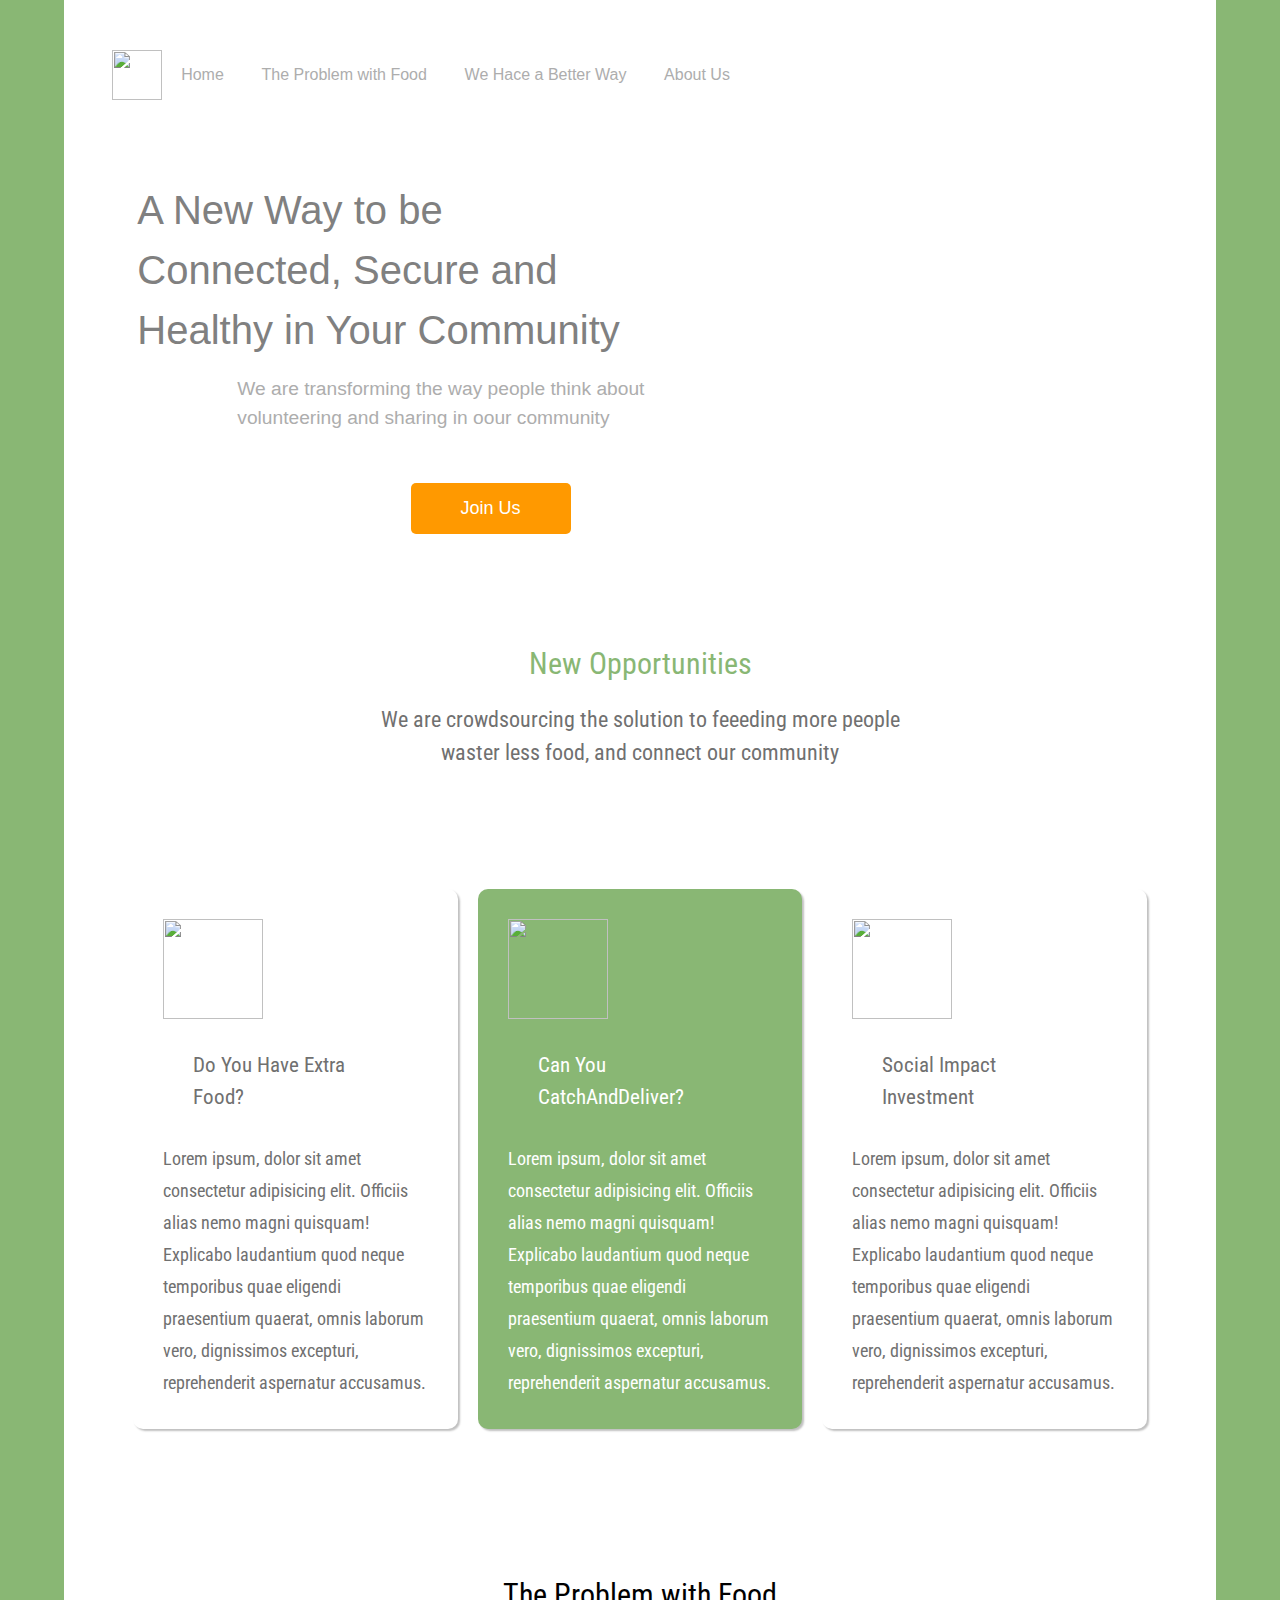
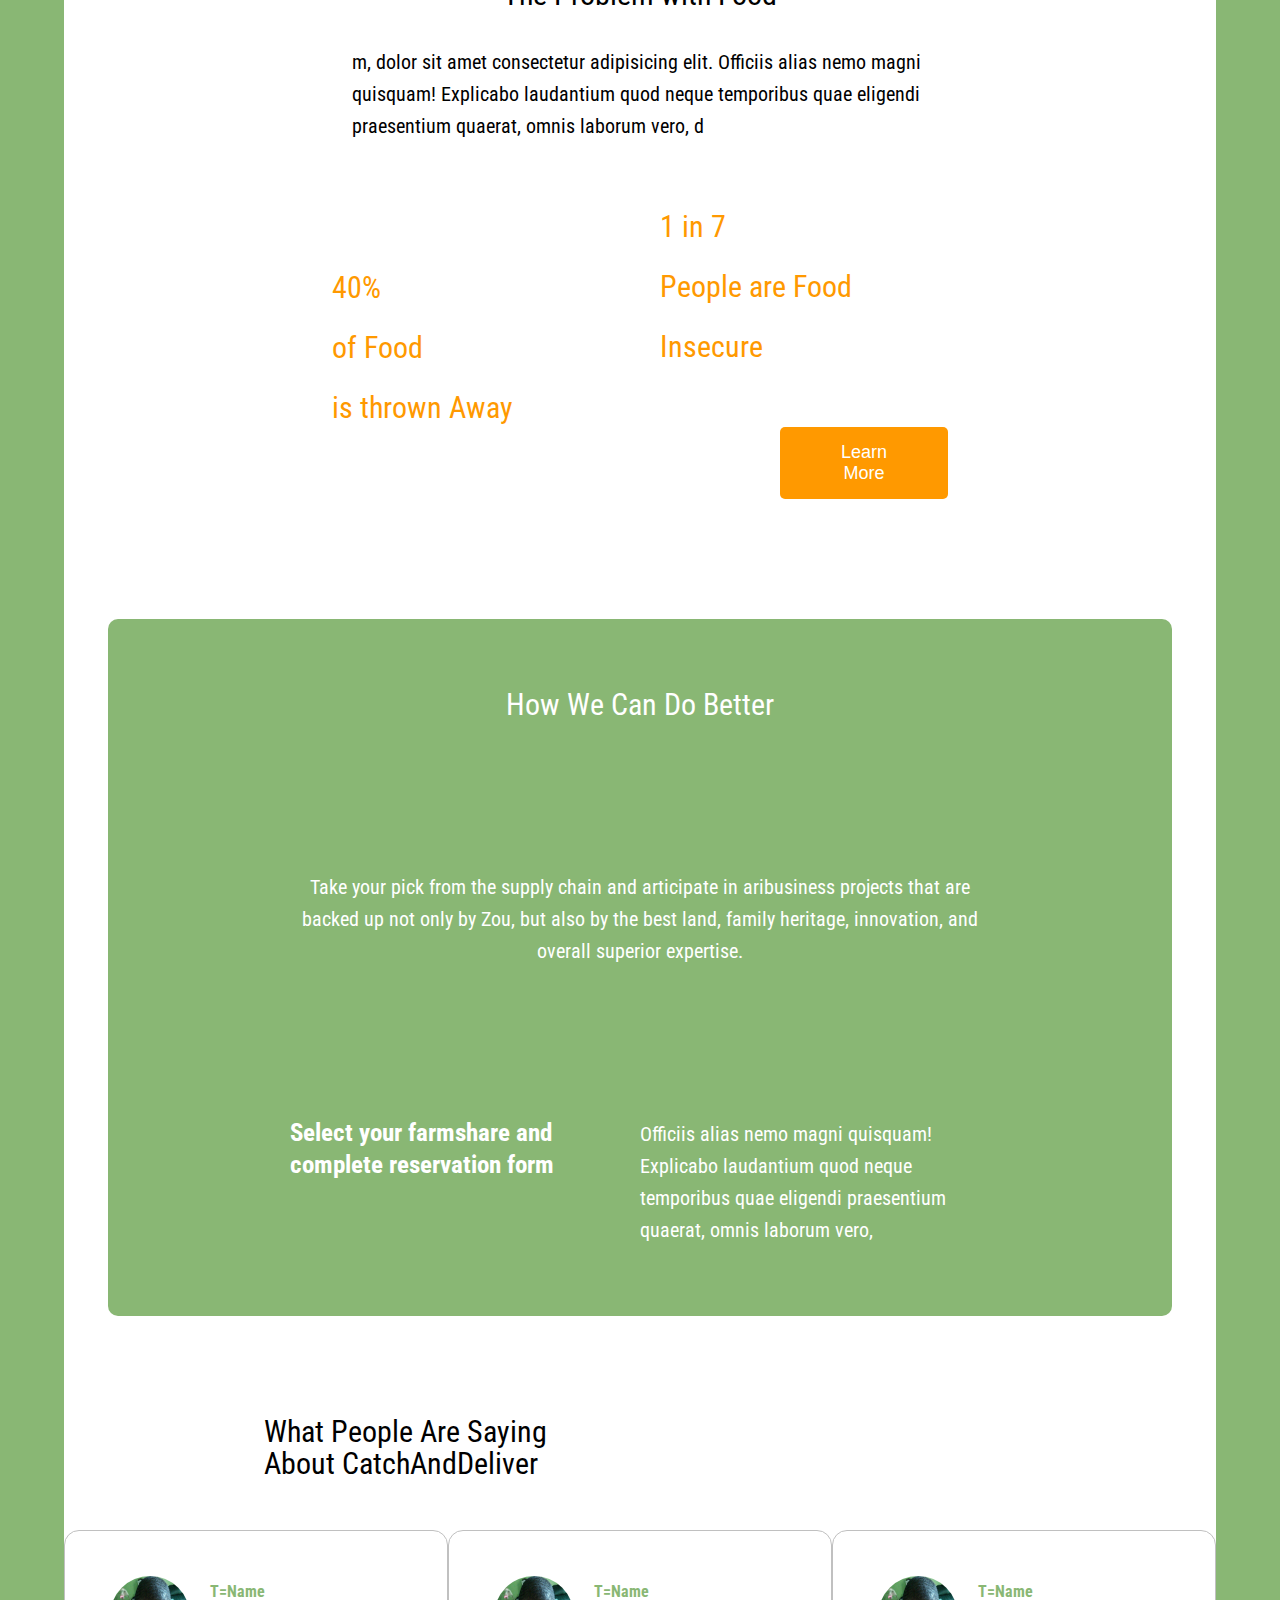
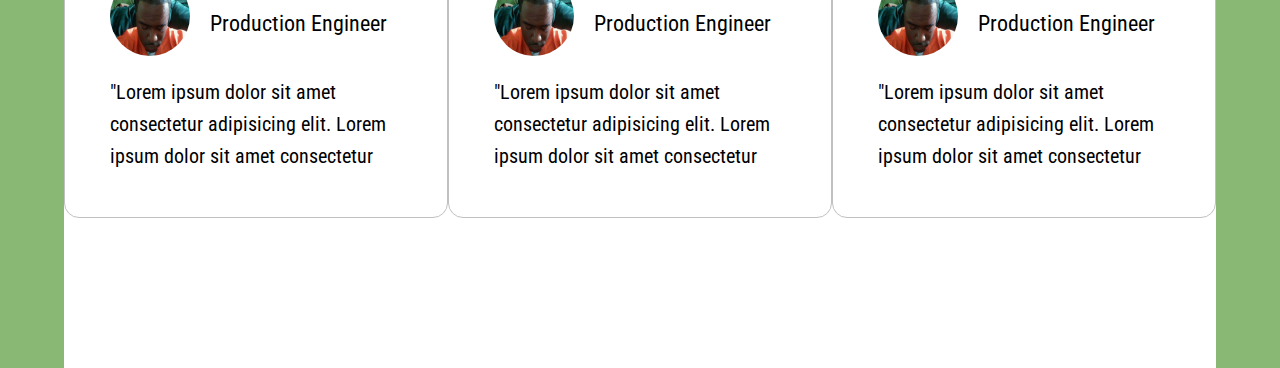
==== index.html @ f8dac037 "started on feedbacl" ====
<html lang="en">
  <head>
    <meta charset="UTF-8" />
    <meta name="viewport" content="width=device-width, initial-scale=1.0" />
    <meta http-equiv="X-UA-Compatible" content="ie=edge" />
    <title>Catch and Release</title>

    <link rel="stylesheet" type="text/css" href="css/index.css" />
    <link
      href="https://fonts.googleapis.com/css?family=Roboto+Condensed&display=swap"
      rel="stylesheet"
    />
  </head>
  <body>
    <div class="container">
      <section class="top-section">
        <div class="top-left">
          <header>
            <img id="logo" src="assets/logo.png" alt="" />
            <nav>
              <a href="">Home</a>
              <a href="">The Problem with Food</a>
              <a href="">We Hace a Better Way</a>
              <a href="">About Us</a>
            </nav>
          </header>
          <section>
            <h1>
              A New Way to be <br />Connected, Secure and <br />Healthy in Your
              Community
            </h1>
            <p class="sub-text">
              We are transforming the way people think about volunteering and
              sharing in oour community
            </p>

            <p class="join"><button>Join Us</button></p>
          </section>
        </div>

        <div class="top-right">
          <img src="assets/HomePageHeroPhoto.jpg" alt="" />
        </div>
      </section>

      <section class="mid-section">
        <div class="mid-top">
          <h2>New Opportunities</h2>
          <p>
            We are crowdsourcing the solution to feeeding more people waster
            less food, and connect our community
          </p>
        </div>

        <div class="mid-bottom">
          <div class="card-container">
            <div class="card">
              <img id="logo" src="assets/logo.png" alt="" />
              <h3>Do You Have Extra Food?</h3>
              <p>
                Lorem ipsum, dolor sit amet consectetur adipisicing elit.
                Officiis alias nemo magni quisquam! Explicabo laudantium quod
                neque temporibus quae eligendi praesentium quaerat, omnis
                laborum vero, dignissimos excepturi, reprehenderit aspernatur
                accusamus.
              </p>
            </div>
            <div class="card mid-card">
              <img id="logo" src="assets/logo.png" alt="" />
              <h3>Can You CatchAndDeliver?</h3>
              <p>
                Lorem ipsum, dolor sit amet consectetur adipisicing elit.
                Officiis alias nemo magni quisquam! Explicabo laudantium quod
                neque temporibus quae eligendi praesentium quaerat, omnis
                laborum vero, dignissimos excepturi, reprehenderit aspernatur
                accusamus.
              </p>
            </div>
            <div class="card">
              <img id="logo" src="assets/logo.png" alt="" />
              <h3>Social Impact<br />Investment</h3>
              <p>
                Lorem ipsum, dolor sit amet consectetur adipisicing elit.
                Officiis alias nemo magni quisquam! Explicabo laudantium quod
                neque temporibus quae eligendi praesentium quaerat, omnis
                laborum vero, dignissimos excepturi, reprehenderit aspernatur
                accusamus.
              </p>
            </div>
          </div>
        </div>
      </section>

      <section class="mid-down">
        <div class="mid-down-top">
          <h2>The Problem with Food</h2>
          <p>
            m, dolor sit amet consectetur adipisicing elit. Officiis alias nemo
            magni quisquam! Explicabo laudantium quod neque temporibus quae
            eligendi praesentium quaerat, omnis laborum vero, d
          </p>
        </div>

        <div class="stats-container">
          <p class="stats">
            40% <BR /> of Food <br />
            is thrown Away
          </p>
          <img src="assets/HomePageTheProblemSectionSadBoy.jpg" alt="" />
          <div class="stats">
            <p>
              1 in 7<br />
              People are Food Insecure
            </p>
            <button>Learn More</button>
          </div>
        </div>
      </section>

      <section class="better">
        <div class="better-top">
          <h2>How We Can Do Better</h2>
          <p>
            Take your pick from the supply chain and articipate in aribusiness
            projects that are backed up not only by Zou, but also by the best
            land, family heritage, innovation, and overall superior expertise.
          </p>
        </div>

        <div class="better-bottom">
          <p class="bbp">
            <span class="farmshare"
              >Select your farmshare and complete reservation form</span
            >
          </p>
          <p class="bbp">
            Officiis alias nemo magni quisquam! Explicabo laudantium quod neque
            temporibus quae eligendi praesentium quaerat, omnis laborum vero,
          </p>
        </div>
      </section>

      <section class="feedback-container">
        <h2>What People Are Saying About CatchAndDeliver</h2>
        <div class="feed-holder">
          <div class="feed-card">
            <div class="feed-top">
              <img src="assets/trucane.jpeg" alt="" />
              <div class="credentials">
                <h4>T=Name</h4>
                <p>Production Engineer</p>
              </div>
            </div>
            <div class="feed-quote">
              <p>
                "Lorem ipsum dolor sit amet consectetur adipisicing elit. Lorem
                ipsum dolor sit amet consectetur
              </p>
            </div>
          </div>

          <div class="feed-card">
            <div class="feed-top">
              <img src="assets/trucane.jpeg" alt="" />
              <div class="credentials">
                <h4>T=Name</h4>
                <p>Production Engineer</p>
              </div>
            </div>
            <div class="feed-quote">
              <p>
                "Lorem ipsum dolor sit amet consectetur adipisicing elit. Lorem
                ipsum dolor sit amet consectetur
              </p>
            </div>
          </div>

          <div class="feed-card">
            <div class="feed-top">
                    <img src="assets/trucane.jpeg" alt="">
                    <div class="credentials">
                        <h4>T=Name</h4>
                        <p>Production Engineer</p>
                    </div>
            </div>
            <div class="feed-quote">
                <p>
                    "Lorem ipsum dolor sit amet consectetur adipisicing elit.
                    Lorem ipsum dolor sit amet consectetur
                </p>
            </div>
        </div>
        </div>
      </section>
    </div>
  </body>
</html>
---- css/index.css ----
.btn {
  background: #ff9900;
  font-size: 18px;
  color: white;
  padding: 15px 50px;
  border-radius: 5px;
  border: none;
  margin-top: 50px;
  margin-left: 120px;
}
/* http://meyerweb.com/eric/tools/css/reset/ 
   v2.0 | 20110126
   License: none (public domain)
*/
html,
body,
div,
span,
applet,
object,
iframe,
h1,
h2,
h3,
h4,
h5,
h6,
p,
blockquote,
pre,
a,
abbr,
acronym,
address,
big,
cite,
code,
del,
dfn,
em,
img,
ins,
kbd,
q,
s,
samp,
small,
strike,
strong,
sub,
sup,
tt,
var,
b,
u,
i,
center,
dl,
dt,
dd,
ol,
ul,
li,
fieldset,
form,
label,
legend,
table,
caption,
tbody,
tfoot,
thead,
tr,
th,
td,
article,
aside,
canvas,
details,
embed,
figure,
figcaption,
footer,
header,
hgroup,
menu,
nav,
output,
ruby,
section,
summary,
time,
mark,
audio,
video {
  margin: 0;
  padding: 0;
  border: 0;
  font-size: 100%;
  font: inherit;
  vertical-align: baseline;
}
/* HTML5 display-role reset for older browsers */
article,
aside,
details,
figcaption,
figure,
footer,
header,
hgroup,
menu,
nav,
section {
  display: block;
}
body {
  line-height: 1;
}
ol,
ul {
  list-style: none;
}
blockquote,
q {
  quotes: none;
}
blockquote:before,
blockquote:after,
q:before,
q:after {
  content: '';
  content: none;
}
table {
  border-collapse: collapse;
  border-spacing: 0;
}
body {
  background: #89B774;
}
h2 {
  font-size: 30px;
}
.container {
  margin: 0 auto;
  width: 90%;
  background: white;
  line-height: 2em;
  padding-bottom: 150px;
  font-family: 'Roboto Condensed', sans-serif;
}
.top-left {
  width: 70%;
  padding-top: 50px;
}
.top-left header {
  display: flex;
  align-items: center;
  justify-content: center;
}
.top-left header nav {
  display: flex;
  justify-content: space-around;
  width: 80%;
}
.top-left header nav a {
  text-decoration: none;
  color: #ADADAD;
  justify-content: space-around;
}
.top-left header #logo {
  height: 50px;
  width: 50px;
}
.top-section {
  display: flex;
  font-family: sans-serif;
}
.top-section .top-left {
  padding-top: 50px;
}
.top-section .top-left section {
  width: 80%;
  margin: 0 auto;
  margin-top: 80px;
}
.top-section .top-left section h1 {
  font-size: 40px;
  color: #808080;
  line-height: 1.5;
}
.top-section .top-left section .sub-text {
  color: #ADADAD;
  margin: 15px 0 0 100px;
  font-size: 1.2em;
  line-height: 1.5;
  width: 70%;
}
.top-section .top-left section .join {
  text-align: center;
}
.top-section .top-left section .join button {
  background: #ff9900;
  font-size: 18px;
  color: white;
  padding: 15px 50px;
  border-radius: 5px;
  border: none;
  margin-top: 50px;
  margin-left: 120px;
}
.top-section .top-right {
  width: 40%;
}
.top-section .top-right img {
  position: static;
  max-width: 100%;
}
.mid-section .mid-top {
  line-height: 1.2em;
  text-align: center;
  width: 50%;
  margin: 120px auto;
}
.mid-section .mid-top h2 {
  color: #89B774;
  font-size: 30px;
}
.mid-section .mid-top p {
  font-size: 22px;
  color: #707070;
  margin-top: 30px;
  line-height: 1.5em;
}
.mid-section .mid-bottom .card-container {
  display: flex;
  justify-content: center;
  color: #707070;
}
.mid-section .mid-bottom .card-container .card {
  width: 23%;
  box-shadow: 2px 2px 2px silver;
  padding: 30px;
  border-radius: 10px;
}
.mid-section .mid-bottom .card-container .card img {
  width: 100px;
}
.mid-section .mid-bottom .card-container .card h3 {
  font-size: 21px;
  margin: 30px;
}
.mid-section .mid-bottom .card-container .card p {
  font-size: 18px;
}
.mid-section .mid-bottom .card-container .mid-card {
  margin: 0 20px;
  background: #89B774;
  color: white;
}
.mid-down {
  margin-top: 150px;
}
.mid-down .mid-down-top {
  width: 50%;
  margin: 0 auto;
}
.mid-down .mid-down-top h2 {
  text-align: center;
}
.mid-down .mid-down-top p {
  margin: 35px 0;
  font-size: 20px;
}
.mid-down .stats-container {
  display: flex;
  justify-content: center;
  align-items: center;
}
.mid-down .stats-container .stats {
  color: #ff9900;
  font-size: 30px;
  line-height: 2em;
  width: 25%;
  padding: 20px;
}
.mid-down .stats-container .stats button {
  background: #ff9900;
  font-size: 18px;
  color: white;
  padding: 15px 50px;
  border-radius: 5px;
  border: none;
  margin-top: 50px;
  margin-left: 120px;
}
.better {
  background: #89B774;
  width: 75%;
  color: white;
  border-radius: 10px;
  margin: 100px auto;
  padding: 70px 100px;
}
.better .better-top {
  width: 700px;
  margin: 0 auto;
  text-align: center;
}
.better .better-top h2 {
  text-align: center;
  font-size: 30px;
}
.better .better-top p {
  font-size: 20px;
  margin: 150px 0;
}
.better .better-bottom {
  display: flex;
  justify-content: center;
  width: 700px;
  margin: 0px auto;
  align-items: baseline;
}
.better .better-bottom .bbp {
  font-size: 20px;
  width: 50%;
}
.better .better-bottom .bbp .farmshare {
  font-weight: bold;
  font-size: 25px;
}
.feedback-container h2 {
  width: 300px;
  margin-left: 200px;
  margin-bottom: 50px;
}
.feedback-container .feed-holder {
  display: flex;
}
.feedback-container .feed-holder .feed-card {
  width: 350px;
  padding: 45px;
  border-radius: 15px;
  border: 1px solid silver;
}
.feedback-container .feed-holder .feed-card .feed-top {
  display: flex;
  margin-bottom: 20px;
}
.feedback-container .feed-holder .feed-card .feed-top img {
  width: 80px;
  height: 80px;
  border-radius: 50%;
}
.feedback-container .feed-holder .feed-card .feed-top .credentials {
  margin-left: 20px;
}
.feedback-container .feed-holder .feed-card .feed-top .credentials h4 {
  color: #89B774;
  font-weight: bold;
}
.feedback-container .feed-holder .feed-card .feed-top .credentials p {
  font-size: 22px;
}
.feedback-container .feed-holder .feed-card .feed-quote p {
  font-size: 20px;
}
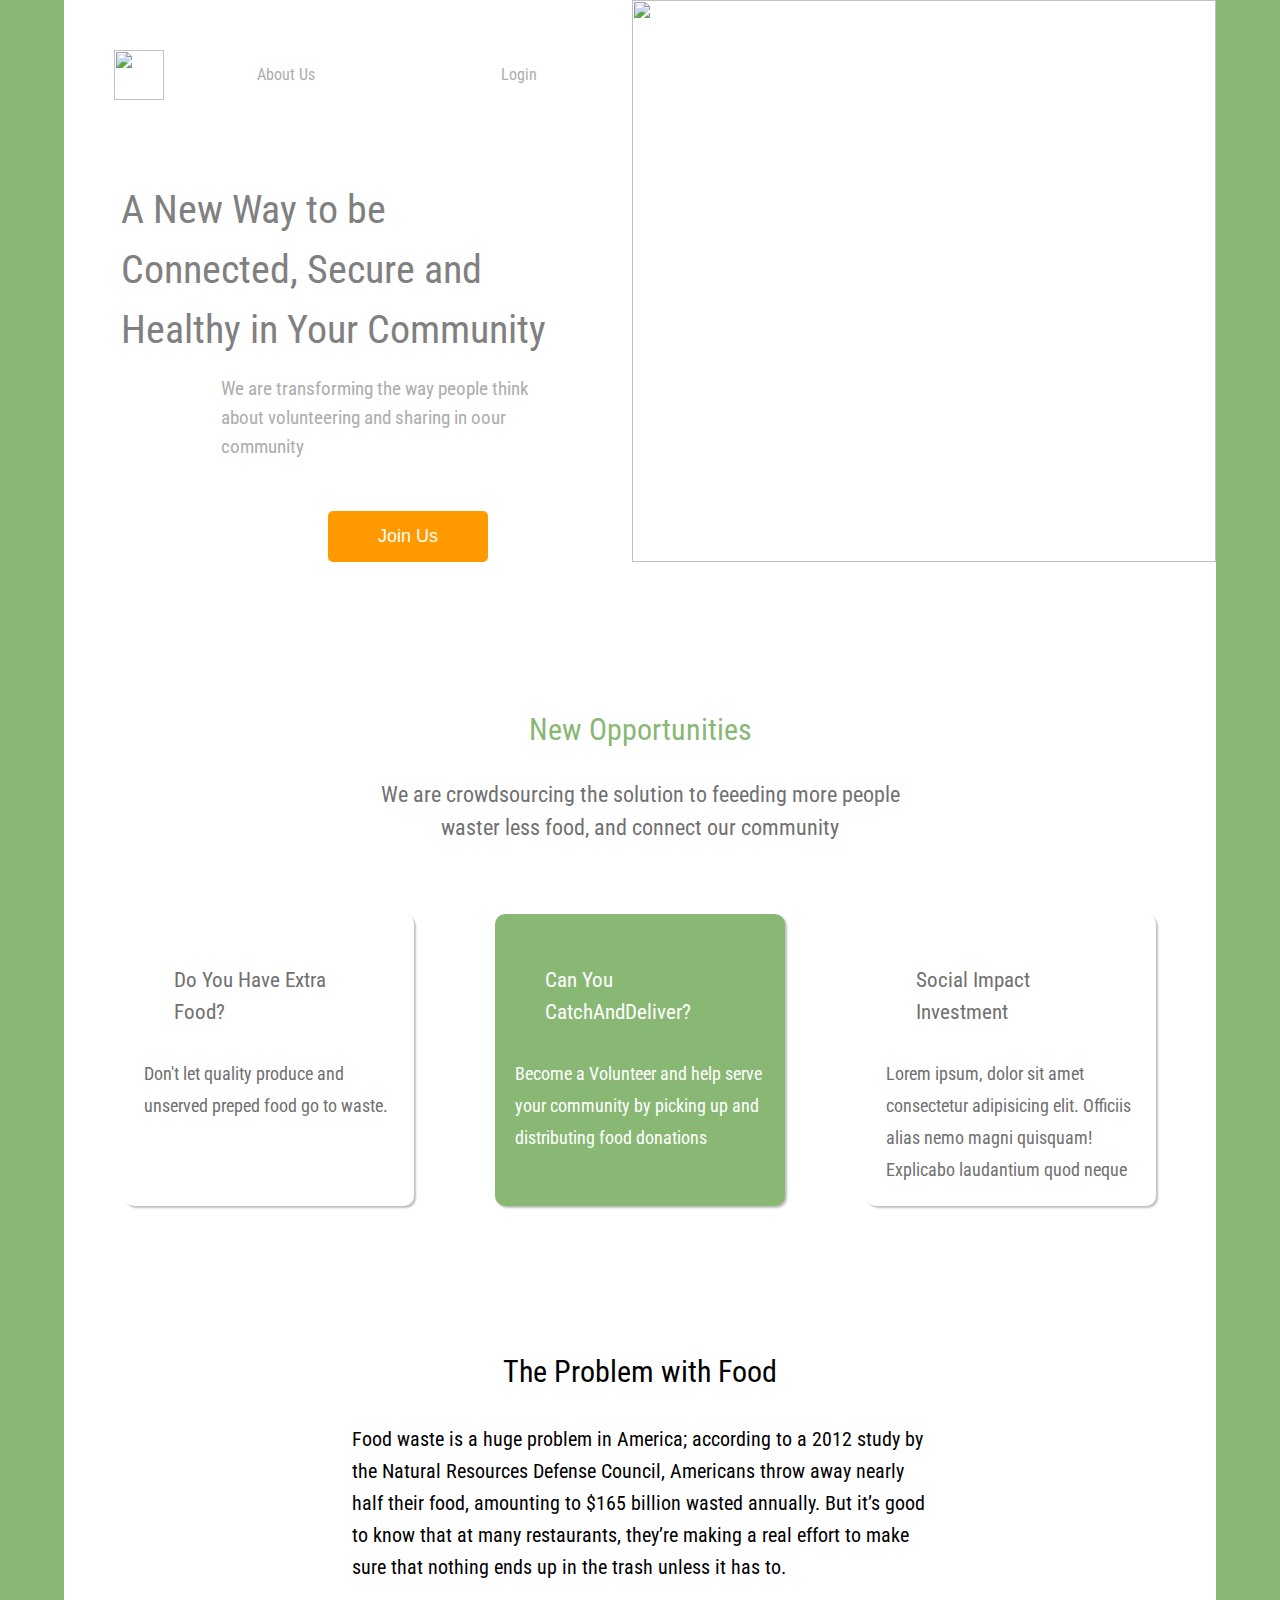
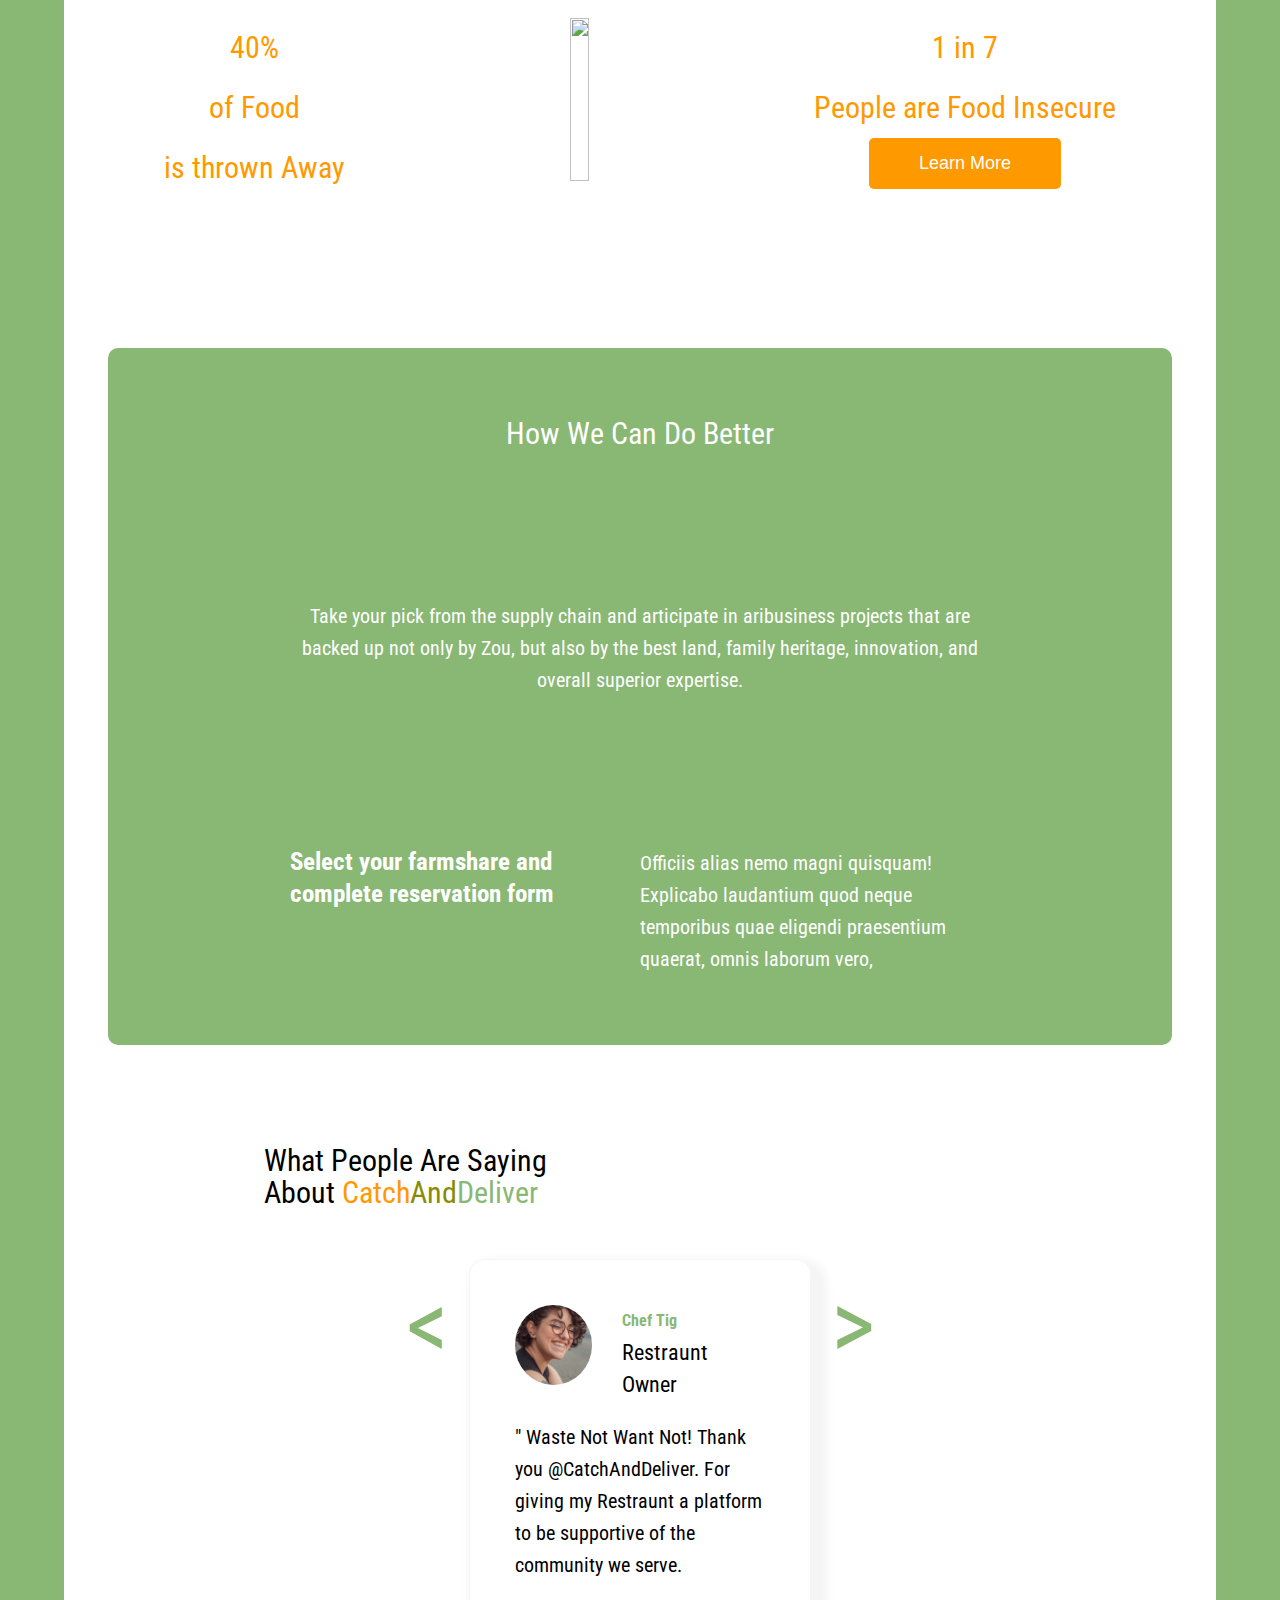
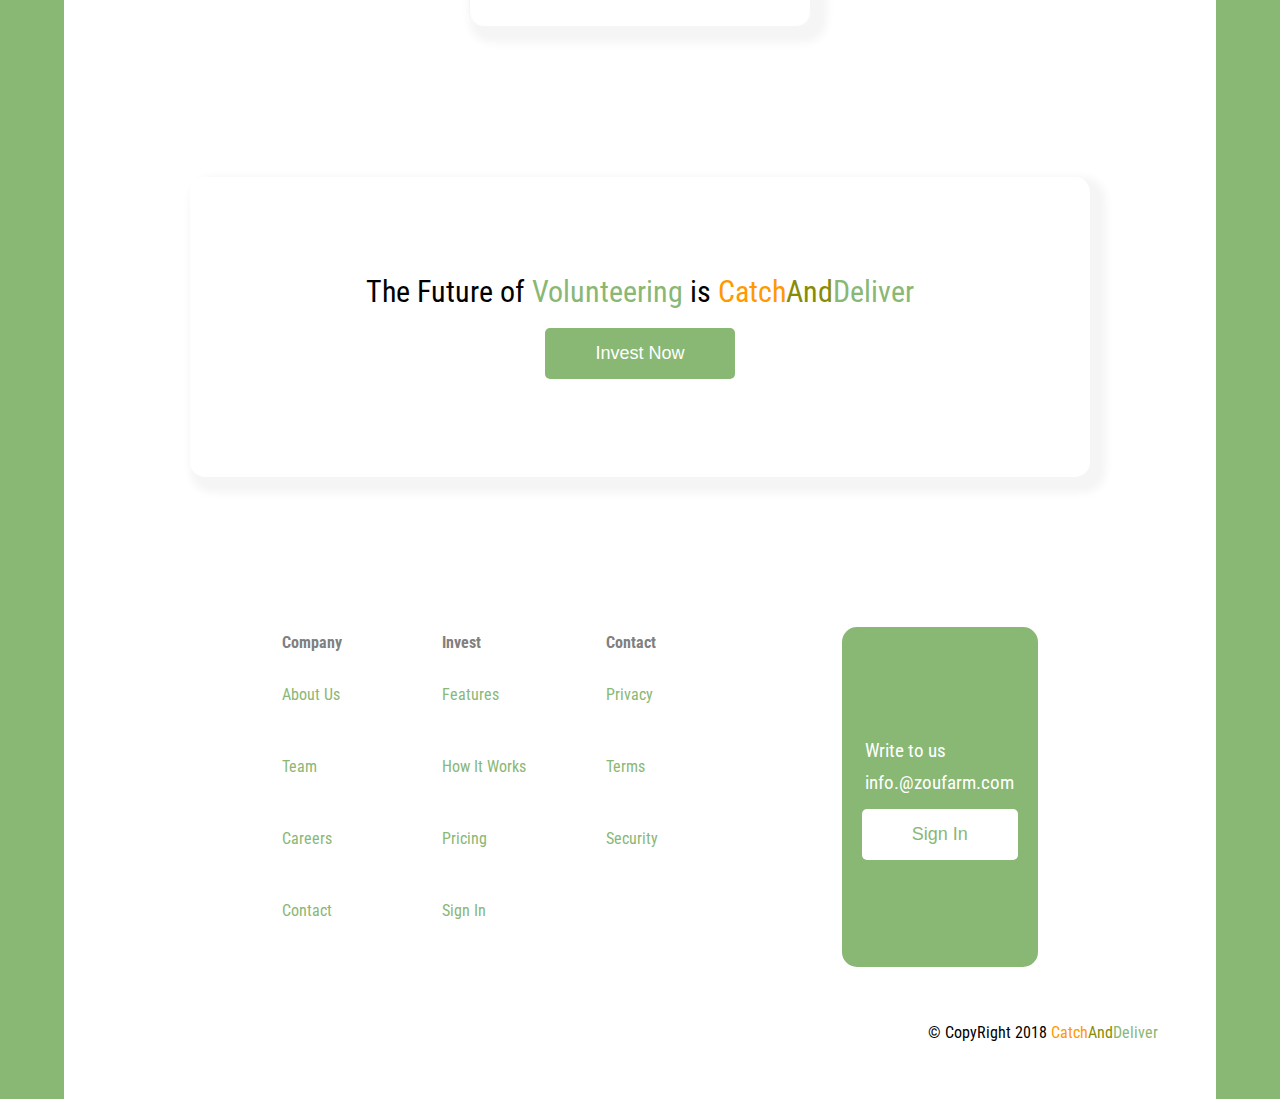
==== commit 4c89a1f1: "corrected JS files CArousel up and runnung. So is drop down" ====
--- a/index.html
+++ b/index.html
@@ -3,27 +3,42 @@
     <meta charset="UTF-8" />
     <meta name="viewport" content="width=device-width, initial-scale=1.0" />
     <meta http-equiv="X-UA-Compatible" content="ie=edge" />
-    <title>Catch and Release</title>
+    <title>Catch and Deliver</title>
 
     <link rel="stylesheet" type="text/css" href="css/index.css" />
     <link
       href="https://fonts.googleapis.com/css?family=Roboto+Condensed&display=swap"
       rel="stylesheet"
     />
+    <link rel="stylesheet" href="https://use.fontawesome.com/releases/v5.8.2/css/all.css" integrity="sha384-oS3vJWv+0UjzBfQzYUhtDYW+Pj2yciDJxpsK1OYPAYjqT085Qq/1cq5FLXAZQ7Ay" crossorigin="anonymous">
   </head>
+
+  <script type="text/javascript" src="//code.jquery.com/jquery-1.11.0.min.js"></script>
+<script type="text/javascript" src="//code.jquery.com/jquery-migrate-1.2.1.min.js"></script>
+<script src="https://cdnjs.cloudflare.com/ajax/libs/gsap/2.1.3/TweenMax.min.js"></script>
   <body>
     <div class="container">
-      <section class="top-section">
+      <section class=" hero top-section">
         <div class="top-left">
-          <header>
-            <img id="logo" src="assets/logo.png" alt="" />
-            <nav>
-              <a href="">Home</a>
-              <a href="">The Problem with Food</a>
-              <a href="">We Hace a Better Way</a>
-              <a href="">About Us</a>
+
+
+          <header class="dropdown">
+            <div class="hamburger">
+              <div class="ham"></div>
+              <div class="ham"></div>
+              <div class="ham"></div>
+            </div>
+
+            <img class="logo" src="assets/img/logo.png" alt="" />
+
+
+            <nav class="menu">
+              <a href="about/about.html">About Us</a>
+              <a href="">Login</a>
             </nav>
           </header>
+
+
           <section>
             <h1>
               A New Way to be <br />Connected, Secure and <br />Healthy in Your
@@ -39,7 +54,7 @@
         </div>
 
         <div class="top-right">
-          <img src="assets/HomePageHeroPhoto.jpg" alt="" />
+          <img src="assets/img/HomePageHeroPhoto.jpg" alt="" />
         </div>
       </section>
 
@@ -55,36 +70,29 @@
         <div class="mid-bottom">
           <div class="card-container">
             <div class="card">
-              <img id="logo" src="assets/logo.png" alt="" />
+                   <span> <i class="fas fa-utensils"></i></span> 
               <h3>Do You Have Extra Food?</h3>
               <p>
-                Lorem ipsum, dolor sit amet consectetur adipisicing elit.
-                Officiis alias nemo magni quisquam! Explicabo laudantium quod
-                neque temporibus quae eligendi praesentium quaerat, omnis
-                laborum vero, dignissimos excepturi, reprehenderit aspernatur
-                accusamus.
+                Don't let quality produce and unserved preped
+                food go to waste.
               </p>
             </div>
             <div class="card mid-card">
-              <img id="logo" src="assets/logo.png" alt="" />
+                    <span> <i class="fas fa-truck"></i></span> 
               <h3>Can You CatchAndDeliver?</h3>
               <p>
-                Lorem ipsum, dolor sit amet consectetur adipisicing elit.
-                Officiis alias nemo magni quisquam! Explicabo laudantium quod
-                neque temporibus quae eligendi praesentium quaerat, omnis
-                laborum vero, dignissimos excepturi, reprehenderit aspernatur
-                accusamus.
+                    Become a Volunteer and help serve your community
+                    by picking up and distributing food donations 
+                
               </p>
             </div>
             <div class="card">
-              <img id="logo" src="assets/logo.png" alt="" />
+                <span> <i class="fas fa-heart"></i></span> 
               <h3>Social Impact<br />Investment</h3>
               <p>
-                Lorem ipsum, dolor sit amet consectetur adipisicing elit.
-                Officiis alias nemo magni quisquam! Explicabo laudantium quod
-                neque temporibus quae eligendi praesentium quaerat, omnis
-                laborum vero, dignissimos excepturi, reprehenderit aspernatur
-                accusamus.
+                    Lorem ipsum, dolor sit amet consectetur adipisicing elit.
+                    Officiis alias nemo magni quisquam! Explicabo laudantium quod
+                    neque 
               </p>
             </div>
           </div>
@@ -95,19 +103,27 @@
         <div class="mid-down-top">
           <h2>The Problem with Food</h2>
           <p>
-            m, dolor sit amet consectetur adipisicing elit. Officiis alias nemo
-            magni quisquam! Explicabo laudantium quod neque temporibus quae
-            eligendi praesentium quaerat, omnis laborum vero, d
+              Food waste is a huge problem in America; 
+              according to a 2012 study by the Natural 
+              Resources Defense Council, Americans throw 
+              away nearly half their food, amounting to
+               $165 billion wasted annually. But it’s good
+                to know that at many restaurants, they’re 
+                making a real effort to make sure that 
+                nothing ends up in the trash unless it has 
+                to. 
           </p>
         </div>
 
         <div class="stats-container">
-          <p class="stats">
+          <p class="stats stat1">
             40% <BR /> of Food <br />
             is thrown Away
           </p>
-          <img src="assets/HomePageTheProblemSectionSadBoy.jpg" alt="" />
-          <div class="stats">
+          <div class="stats stats2">
+                <img src="assets/img/HomePageTheProblemSectionSadBoy.jpg" alt="" />
+          </div>
+          <div class="stats stats3">
             <p>
               1 in 7<br />
               People are Food Insecure
@@ -141,57 +157,126 @@
       </section>
 
       <section class="feedback-container">
-        <h2>What People Are Saying About CatchAndDeliver</h2>
+        <h2>What People Are Saying About
+                <span class="secondary-color">Catch</span><span class="tertiary-color">And</span><span class="primary-color">Deliver</span>
+        </h2>
         <div class="feed-holder">
-          <div class="feed-card">
+           <div class="left-arrow arrows"> < </div>
+
+          <div class="feed-card" data-pos='1'>
             <div class="feed-top">
-              <img src="assets/trucane.jpeg" alt="" />
+              <img src="assets/img/face.jpg" alt="" />
               <div class="credentials">
-                <h4>T=Name</h4>
-                <p>Production Engineer</p>
+                <h4>Chef Tig</h4>
+                <p>Restraunt Owner</p>
               </div>
             </div>
             <div class="feed-quote">
               <p>
-                "Lorem ipsum dolor sit amet consectetur adipisicing elit. Lorem
-                ipsum dolor sit amet consectetur
-              </p>
-            </div>
-          </div>
-
-          <div class="feed-card">
+                " Waste Not Want Not! Thank you @CatchAndDeliver. 
+                For giving my Restraunt a platform to be supportive
+                of the community we serve.
+              </p>
+            </div>
+          </div>
+
+
+          <div class="feed-card" data-pos='2'>
             <div class="feed-top">
-              <img src="assets/trucane.jpeg" alt="" />
+              <img src="assets/img/face2.jpg" alt="" />
               <div class="credentials">
-                <h4>T=Name</h4>
-                <p>Production Engineer</p>
+                <h4>M. Olson</h4>
+                <p>Non Profit Coordinator</p>
               </div>
             </div>
             <div class="feed-quote">
               <p>
-                "Lorem ipsum dolor sit amet consectetur adipisicing elit. Lorem
-                ipsum dolor sit amet consectetur
-              </p>
-            </div>
-          </div>
-
-          <div class="feed-card">
-            <div class="feed-top">
-                    <img src="assets/trucane.jpeg" alt="">
-                    <div class="credentials">
-                        <h4>T=Name</h4>
-                        <p>Production Engineer</p>
-                    </div>
-            </div>
-            <div class="feed-quote">
+                " The with the increase of residents we sever @CatchAndDeliver
+                have been a blessing to this community and this Organization."
+              </p>
+            </div>
+          </div>
+
+          <div class="feed-card" data-pos='3'>
+              <div class="feed-top">
+                <img src="assets/img/face3.jpg" alt="" />
+                <div class="credentials">
+                  <h4>M. Olson</h4>
+                  <p>Non Profit Coordinator</p>
+                </div>
+              </div>
+              <div class="feed-quote">
                 <p>
-                    "Lorem ipsum dolor sit amet consectetur adipisicing elit.
-                    Lorem ipsum dolor sit amet consectetur
+                  "This is a big contribution to my community. Glad I cloudflarebe a part of it.
+                  Nice work - you really nailed it! 
                 </p>
-            </div>
-        </div>
-        </div>
-      </section>
+              </div>
+            </div>
+
+
+          <div class="right-arrow arrows">></div>
+        </div>
+      </section>
+
+
+      <section class="invest">
+          <div class="cont">
+
+              <h2>The Future of <span class="primary-color">Volunteering</span> is <span class="secondary-color">Catch</span><span class="tertiary-color">And</span><span class="primary-color">Deliver</span></h2>
+              <button>Invest Now</button>
+          </div>
+      </section>
+
+      <footer>
+        <div class="nav-container">
+          <div class="footer-nav">
+              <div class="nav-col">
+                  <h4>Company</h4>
+                  <nav>
+                    <a href="">About Us</a>
+                    <a href="">Team</a>
+                    <a href="">Careers</a>
+                    <a href="">Contact</a>
+                  </nav>
+                </div>
+      
+                <div class="nav-col">
+                  <h4>Invest</h4>
+                  <nav>
+                    <a href="">Features</a>
+                    <a href="">How It Works</a>
+                    <a href="">Pricing</a>
+                    <a href="">Sign In</a>
+                  </nav>
+                </div>
+      
+                <div class="nav-col">
+                  <h4>Contact</h4>
+                  <nav>
+                    <a href="">Privacy</a>
+                    <a href="">Terms</a>
+                    <a href="">Security</a>
+                  </nav>
+                </div>
+          </div>
+
+          <div class="contact">
+              <div class="cont">
+                    <p>Write to us<br> info.@zoufarm.com</p>
+                    <button><i class="fas fa-user-alt"></i> Sign In</button>
+              </div>
+          </div>
+        </div>
+
+        <div class="copy">
+            <img src="assets/img/logo.png" alt="">
+            <p>&copy CopyRight 2018 <span class="secondary-color">Catch</span><span class="tertiary-color">And</span><span class="primary-color">Deliver</span></p>
+        </div>
+      </footer>
     </div>
+
   </body>
+
+  <script src="components/Dropdown/dropdown.js"> </script>
+  <script src="components/scroller.js"> </script>
 </html>
--- a/css/index.css
+++ b/css/index.css
@@ -1,12 +1,41 @@
-.btn {
+.average-bottom-space {
+  margin-bottom: 150px;
+}
+.btn-orange {
   background: #ff9900;
   font-size: 18px;
   color: white;
   padding: 15px 50px;
   border-radius: 5px;
   border: none;
-  margin-top: 50px;
-  margin-left: 120px;
+}
+.btn-white {
+  background: white;
+  font-size: 18px;
+  color: #89B774;
+  padding: 15px 50px;
+  border-radius: 5px;
+  border: none;
+}
+.logo {
+  width: 50px;
+  height: 50px;
+}
+.copy {
+  display: flex;
+  justify-content: space-between;
+  align-items: center;
+  width: 90%;
+  margin: 0 auto;
+}
+.primary-color {
+  color: #89B774;
+}
+.secondary-color {
+  color: #ff9900;
+}
+.tertiary-color {
+  color: #888C04;
 }
 /* http://meyerweb.com/eric/tools/css/reset/ 
    v2.0 | 20110126
@@ -139,46 +168,42 @@
 body {
   background: #89B774;
 }
-h2 {
+body a {
+  text-decoration: none;
+}
+body h1 {
+  font-size: 60px;
+}
+body h2 {
   font-size: 30px;
 }
 .container {
+  background: white;
   margin: 0 auto;
   width: 90%;
-  background: white;
   line-height: 2em;
-  padding-bottom: 150px;
+  padding-bottom: 50px;
   font-family: 'Roboto Condensed', sans-serif;
 }
-.top-left {
-  width: 70%;
-  padding-top: 50px;
-}
-.top-left header {
-  display: flex;
-  align-items: center;
-  justify-content: center;
-}
-.top-left header nav {
-  display: flex;
-  justify-content: space-around;
-  width: 80%;
-}
-.top-left header nav a {
-  text-decoration: none;
-  color: #ADADAD;
-  justify-content: space-around;
-}
-.top-left header #logo {
-  height: 50px;
-  width: 50px;
-}
 .top-section {
-  display: flex;
-  font-family: sans-serif;
+  width: 100%;
+  display: flex;
+  margin-bottom: 150px;
+}
+@media (max-width:800px) {
+  .top-section {
+    flex-wrap: wrap;
+    justify-content: center;
+  }
 }
 .top-section .top-left {
   padding-top: 50px;
+}
+@media (max-width:800px) {
+  .top-section .top-left {
+    flex-wrap: wrap;
+    justify-content: center;
+  }
 }
 .top-section .top-left section {
   width: 80%;
@@ -196,6 +221,14 @@
   font-size: 1.2em;
   line-height: 1.5;
   width: 70%;
+}
+@media (max-width:800px) {
+  .top-section .top-left section .sub-text {
+    margin: 0;
+    margin-top: 15px;
+    text-align: center;
+    width: auto;
+  }
 }
 .top-section .top-left section .join {
   text-align: center;
@@ -210,22 +243,133 @@
   margin-top: 50px;
   margin-left: 120px;
 }
+@media (max-width:800px) {
+  .top-section .top-left section .join button {
+    margin-left: 0;
+  }
+}
 .top-section .top-right {
-  width: 40%;
+  text-align: center;
+  width: 70%;
+}
+@media (max-width:500px) {
+  .top-section .top-right {
+    width: auto;
+  }
 }
 .top-section .top-right img {
-  position: static;
-  max-width: 100%;
+  width: 100%;
+  object-fit: cover;
+}
+@media (max-width: 1100px) {
+  .top-section .top-right img {
+    width: 450px;
+  }
+}
+@media (max-width: 1000px) {
+  .top-section .top-right img {
+    width: 400px;
+  }
+}
+@media (max-width:800px) {
+  .top-section .top-right img {
+    border-radius: 10px;
+    text-align: Center;
+    width: inherit;
+    margin-top: 100px;
+  }
+}
+@media (max-width:500px) {
+  .top-section .top-right img {
+    width: 300px;
+  }
+}
+.top-left .dropdown {
+  display: flex;
+  align-items: center;
+  padding-left: 50px;
+}
+@media (max-width:500px) {
+  .top-left .dropdown {
+    justify-content: space-between;
+    padding-right: 20px;
+    position: relative;
+  }
+}
+.top-left .dropdown .hamburger {
+  display: none;
+}
+@media (max-width:500px) {
+  .top-left .dropdown .hamburger {
+    display: block;
+  }
+}
+.top-left .dropdown .hamburger .ham {
+  width: 35px;
+  height: 5px;
+  background-color: black;
+  margin: 6px 0;
+}
+.top-left .dropdown .menu {
+  display: flex;
+  justify-content: space-around;
+  width: 90%;
+  z-index: 50;
+}
+@media (max-width:500px) {
+  .top-left .dropdown .menu {
+    display: none;
+    position: absolute;
+    left: 0;
+    width: 100%;
+    flex-direction: column;
+    margin-top: 68px;
+    background: #ff9900;
+    color: white;
+  }
+  .top-left .dropdown .menu a {
+    color: white;
+  }
+}
+.top-left .dropdown .menu a {
+  text-decoration: none;
+  color: #ADADAD;
+  justify-content: space-around;
+}
+@media (max-width:500px) {
+  .top-left .dropdown .menu a {
+    padding: 10px;
+    color: white;
+  }
+}
+.top-left .dropdown .menu a:hover {
+  color: #89B774;
+  font-weight: bold;
+}
+.top-left .dropdown .active {
+  display: flex;
+}
+.mid-section {
+  width: 100%;
+  margin-bottom: 150px;
 }
 .mid-section .mid-top {
   line-height: 1.2em;
   text-align: center;
   width: 50%;
-  margin: 120px auto;
+  margin: 0 auto;
+  margin-bottom: 70px;
+}
+@media (max-width:500px) {
+  .mid-section .mid-top {
+    width: auto;
+    padding: 0 20px;
+  }
 }
 .mid-section .mid-top h2 {
   color: #89B774;
   font-size: 30px;
+  line-height: 1.2em;
 }
 .mid-section .mid-top p {
   font-size: 22px;
@@ -233,16 +377,48 @@
   margin-top: 30px;
   line-height: 1.5em;
 }
+.mid-section .mid-bottom {
+  margin-bottom: 150px;
+}
 .mid-section .mid-bottom .card-container {
   display: flex;
-  justify-content: center;
   color: #707070;
+  justify-content: space-around;
+  align-items: stretch;
+  padding: 0 20px;
+}
+@media (max-width: 1100px) {
+  .mid-section .mid-bottom .card-container {
+    flex-wrap: wrap;
+    justify-content: space-around;
+    align-items: center;
+  }
+}
+@media (max-width:500px) {
+  .mid-section .mid-bottom .card-container {
+    justify-content: center;
+  }
 }
 .mid-section .mid-bottom .card-container .card {
-  width: 23%;
   box-shadow: 2px 2px 2px silver;
-  padding: 30px;
   border-radius: 10px;
+  width: 250px;
+  padding: 20px;
+}
+@media (max-width: 1000px) {
+  .mid-section .mid-bottom .card-container .card {
+    max-width: 300px;
+    margin-bottom: 50px;
+  }
+}
+@media (max-width:800px) {
+  .mid-section .mid-bottom .card-container .card {
+    max-width: 300px;
+    margin-bottom: 50px;
+  }
+}
+.mid-section .mid-bottom .card-container .card i {
+  font-size: 3em;
 }
 .mid-section .mid-bottom .card-container .card img {
   width: 100px;
@@ -255,17 +431,21 @@
   font-size: 18px;
 }
 .mid-section .mid-bottom .card-container .mid-card {
-  margin: 0 20px;
   background: #89B774;
   color: white;
 }
 .mid-down {
-  margin-top: 150px;
+  margin-bottom: 150px;
 }
 .mid-down .mid-down-top {
   width: 50%;
   margin: 0 auto;
 }
+@media (max-width: 1100px) {
+  .mid-down .mid-down-top {
+    width: 75%;
+  }
+}
 .mid-down .mid-down-top h2 {
   text-align: center;
 }
@@ -275,15 +455,44 @@
 }
 .mid-down .stats-container {
   display: flex;
-  justify-content: center;
-  align-items: center;
+  justify-content: space-between;
+  padding: 0 100px;
+}
+@media (max-width: 1100px) {
+  .mid-down .stats-container {
+    justify-content: space-evenly;
+  }
+}
+@media (max-width:800px) {
+  .mid-down .stats-container {
+    padding: 0;
+    flex-wrap: wrap;
+    justify-content: center;
+  }
+  .mid-down .stats-container .stat1 {
+    order: 3;
+  }
+  .mid-down .stats-container .stat2 {
+    order: 5;
+  }
+  .mid-down .stats-container .stat3 {
+    order: 1;
+  }
+}
+@media (max-width:500px) {
+  .mid-down .stats-container {
+    flex-direction: column;
+    padding: 0;
+  }
 }
 .mid-down .stats-container .stats {
   color: #ff9900;
   font-size: 30px;
   line-height: 2em;
-  width: 25%;
-  padding: 20px;
+  text-align: center;
+}
+.mid-down .stats-container .stats img {
+  width: 95%;
 }
 .mid-down .stats-container .stats button {
   background: #ff9900;
@@ -292,8 +501,11 @@
   padding: 15px 50px;
   border-radius: 5px;
   border: none;
-  margin-top: 50px;
-  margin-left: 120px;
+}
+@media (max-width:500px) {
+  .mid-down .stats-container img {
+    width: 300px;
+  }
 }
 .better {
   background: #89B774;
@@ -303,11 +515,34 @@
   margin: 100px auto;
   padding: 70px 100px;
 }
+@media (max-width: 1100px) {
+  .better {
+    width: 50%;
+  }
+}
+@media (max-width:800px) {
+  .better {
+    width: 80%;
+    padding: 20px;
+  }
+}
+@media (max-width:500px) {
+  .better {
+    padding: 0;
+    width: 85%;
+    padding: 20px;
+  }
+}
 .better .better-top {
   width: 700px;
   margin: 0 auto;
   text-align: center;
 }
+@media (max-width: 1100px) {
+  .better .better-top {
+    width: auto;
+  }
+}
 .better .better-top h2 {
   text-align: center;
   font-size: 30px;
@@ -315,6 +550,11 @@
 .better .better-top p {
   font-size: 20px;
   margin: 150px 0;
+}
+@media (max-width: 800px) {
+  .better .better-top p {
+    margin: 50px 0;
+  }
 }
 .better .better-bottom {
   display: flex;
@@ -323,27 +563,101 @@
   margin: 0px auto;
   align-items: baseline;
 }
+@media (max-width: 1100px) {
+  .better .better-bottom {
+    width: auto;
+  }
+}
+@media (max-width:500px) {
+  .better .better-bottom {
+    flex-direction: column;
+  }
+}
 .better .better-bottom .bbp {
   font-size: 20px;
   width: 50%;
 }
+@media (max-width:800px) {
+  .better .better-bottom .bbp {
+    width: auto;
+    padding: 20px;
+  }
+}
+@media (max-width:500px) {
+  .better .better-bottom .bbp {
+    width: auto;
+    margin-bottom: 50px;
+  }
+}
 .better .better-bottom .bbp .farmshare {
   font-weight: bold;
   font-size: 25px;
+}
+.feedback-container {
+  margin-bottom: 150px;
 }
 .feedback-container h2 {
   width: 300px;
   margin-left: 200px;
   margin-bottom: 50px;
 }
+@media (max-width:800px) {
+  .feedback-container h2 {
+    width: auto;
+    margin-left: 0;
+    text-align: center;
+  }
+}
 .feedback-container .feed-holder {
   display: flex;
+  padding: 0 50px;
+  justify-content: center;
+  align-items: stretch;
+}
+@media (max-width:800px) {
+  .feedback-container .feed-holder {
+    padding: 0;
+    align-items: center;
+  }
+}
+@media (max-width:500px) {
+  .feedback-container .feed-holder {
+    flex-direction: column;
+    padding: 0;
+  }
+}
+.feedback-container .feed-holder .arrows {
+  font-size: 6rem;
+  cursor: copy;
+  color: #89B774;
+  margin: 50px 0px;
+}
+.feedback-container .feed-holder .arrows:hover {
+  color: #ff9900;
 }
 .feedback-container .feed-holder .feed-card {
-  width: 350px;
+  width: 250px;
+  margin: 0 20px;
   padding: 45px;
   border-radius: 15px;
-  border: 1px solid silver;
+  border: 1px solid #f5f5f5;
+  box-shadow: 8px 8px 8px 8px #f5f5f5;
+}
+@media (max-width: 1100px) {
+  .feedback-container .feed-holder .feed-card {
+    max-width: 300px;
+  }
+}
+@media (max-width:800px) {
+  .feedback-container .feed-holder .feed-card {
+    width: 400px;
+  }
+}
+@media (max-width:500px) {
+  .feedback-container .feed-holder .feed-card {
+    width: auto;
+    box-shadow: 4px 4px 4px 4px #f5f5f5;
+  }
 }
 .feedback-container .feed-holder .feed-card .feed-top {
   display: flex;
@@ -353,9 +667,10 @@
   width: 80px;
   height: 80px;
   border-radius: 50%;
+  object-fit: cover;
 }
 .feedback-container .feed-holder .feed-card .feed-top .credentials {
-  margin-left: 20px;
+  margin-left: 30px;
 }
 .feedback-container .feed-holder .feed-card .feed-top .credentials h4 {
   color: #89B774;
@@ -367,3 +682,252 @@
 .feedback-container .feed-holder .feed-card .feed-quote p {
   font-size: 20px;
 }
+.feedback-container .feed-holder .hidden {
+  display: none;
+}
+.invest {
+  display: flex;
+  text-align: center;
+  justify-content: center;
+  align-items: center;
+  width: 900px;
+  height: 300px;
+  box-shadow: 8px 8px 8px 8px #f5f5f5;
+  margin: 0 auto;
+  border-radius: 15px;
+  margin-bottom: 150px;
+}
+@media (max-width: 1050px) {
+  .invest {
+    width: 600px;
+  }
+}
+@media (max-width:800px) {
+  .invest {
+    width: 400px;
+  }
+}
+@media (max-width:500px) {
+  .invest {
+    width: 90%;
+  }
+}
+.invest button {
+  background: #89B774;
+  font-size: 18px;
+  color: white;
+  padding: 15px 50px;
+  border-radius: 5px;
+  border: none;
+  margin-top: 20px;
+}
+footer .nav-container {
+  width: inherit;
+  display: flex;
+  justify-content: space-around;
+  width: 80%;
+  margin: 0 auto;
+  margin-bottom: 50px;
+}
+@media (max-width: 1100px) {
+  footer .nav-container {
+    width: 85%;
+  }
+}
+@media (max-width:500px) {
+  footer .nav-container {
+    width: auto;
+    flex-wrap: wrap-reverse;
+    justify-content: center;
+  }
+}
+footer .nav-container .footer-nav {
+  display: flex;
+  justify-content: space-evenly;
+}
+footer .nav-container .footer-nav .nav-col {
+  margin: 0 40px;
+}
+@media (max-width:800px) {
+  footer .nav-container .footer-nav .nav-col {
+    margin: 0 10px;
+  }
+}
+footer .nav-container .footer-nav .nav-col h4 {
+  color: #808080;
+  font-weight: bold;
+  padding-right: 20px;
+}
+footer .nav-container .footer-nav .nav-col nav {
+  display: flex;
+  flex-direction: column;
+}
+footer .nav-container .footer-nav .nav-col nav a {
+  margin: 20px 0;
+  text-align: left;
+  color: #89B774;
+}
+footer .nav-container .contact {
+  width: auto;
+  padding: 20px;
+  background: #89B774;
+  border-radius: 15px;
+}
+@media (max-width:500px) {
+  footer .nav-container .contact {
+    margin-bottom: 70px;
+  }
+}
+footer .nav-container .contact .cont {
+  display: flex;
+  flex-direction: column;
+  justify-content: center;
+  align-items: center;
+  height: 300px;
+}
+footer .nav-container .contact .cont p {
+  color: white;
+  font-size: 1.2em;
+  margin-bottom: 10px;
+}
+footer .nav-container .contact .cont button {
+  background: white;
+  font-size: 18px;
+  color: #89B774;
+  padding: 15px 50px;
+  border-radius: 5px;
+  border: none;
+}
+@media (max-width:800px) {
+  footer .nav-container .contact .cont button {
+    padding: 10px;
+  }
+}
+.about-container {
+  height: 100%;
+  background: #f7f7f7;
+}
+.about-container header {
+  display: flex;
+  justify-content: space-between;
+  padding: 20px;
+  align-items: center;
+  box-shadow: 8px 8px 8px silver;
+  margin-bottom: 50px;
+  background: white;
+}
+.about-container header nav {
+  margin-right: 30px;
+}
+.about-container header nav a {
+  text-decoration: none;
+  margin: 0 10px;
+  color: #89B774;
+  font-size: 1.3em;
+}
+.about-container .story {
+  padding: 50px 100px;
+}
+@media (max-width:500px) {
+  .about-container .story {
+    padding: 50px 15px;
+  }
+}
+.about-container .story .story-heading h1 {
+  color: #ff9900;
+  margin-top: 100px;
+}
+.about-container .story .story-heading h2 {
+  color: #89B774;
+  margin: 50px 0;
+}
+@media (max-width:500px) {
+  .about-container .story .storyline {
+    flex-direction: column;
+  }
+}
+.about-container .story .storyline .storyline-img img {
+  width: 200px;
+}
+@media (max-width: 700px) {
+  .about-container .story .storyline .storyline-img img {
+    width: 95%;
+  }
+}
+.about-container .story .storyline .storyline-words p {
+  font-size: 1.5rem;
+  line-height: 1.8rem;
+  margin: 30px 0;
+  padding: 0 30px;
+  color: #808080;
+}
+.reverse {
+  display: flex;
+  flex-direction: row-reverse;
+}
+.normal {
+  display: flex;
+}
+.words {
+  font-size: 1.5rem;
+  line-height: 1.8rem;
+  margin: 30px 0;
+  padding: 0 30px;
+  color: #808080;
+}
+.team {
+  padding: 30px 0;
+}
+.team .team-heading {
+  font-size: 30px;
+  text-align: center;
+  margin: 3rem 0 6rem 0;
+}
+.team .team-container {
+  width: 100%;
+  display: flex;
+  flex-wrap: wrap;
+  justify-content: space-around;
+  align-items: baseline;
+}
+.team .team-container .team-card {
+  width: 30%;
+  text-align: center;
+  margin-bottom: 6rem;
+  padding: 0 20px;
+}
+@media (max-width:800px) {
+  .team .team-container .team-card {
+    width: 50%;
+  }
+}
+@media (max-width:500px) {
+  .team .team-container .team-card {
+    width: 100%;
+  }
+}
+.team .team-container .team-card img {
+  width: 10rem;
+  border-radius: 50%;
+  object-fit: cover;
+}
+.team .team-container .team-card .name {
+  font-size: 2rem;
+  padding: 1rem 0;
+  color: #ADADAD;
+}
+.team .team-container .team-card .position {
+  line-height: 1.2rem;
+  letter-spacing: 0.05em;
+  font-weight: 400;
+}
+.team .team-container .team-card .position .nickname {
+  color: #89B774;
+}
+.team .team-container .team-card .position .cohort {
+  color: #ff9900;
+}
+.team .team-container .team-card .position .study {
+  color: #888C04;
+  font-weight: bold;
+}
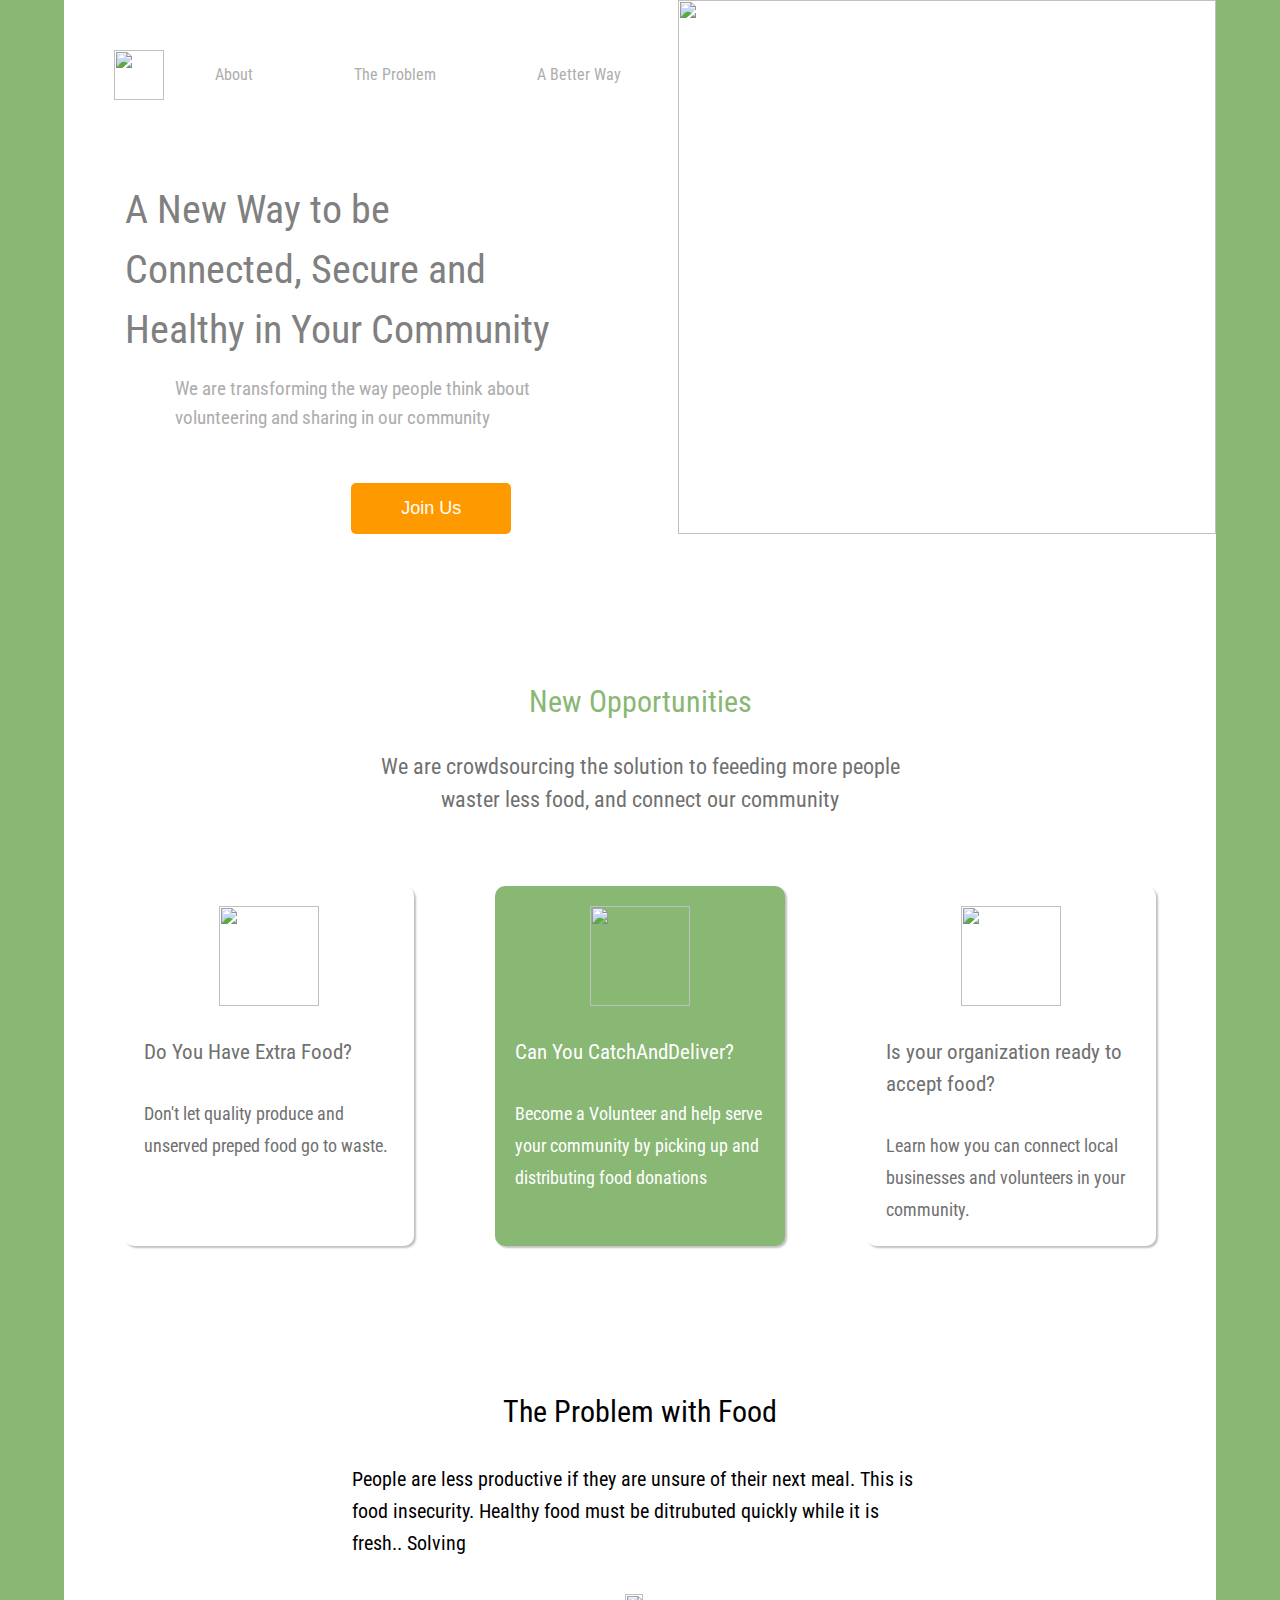
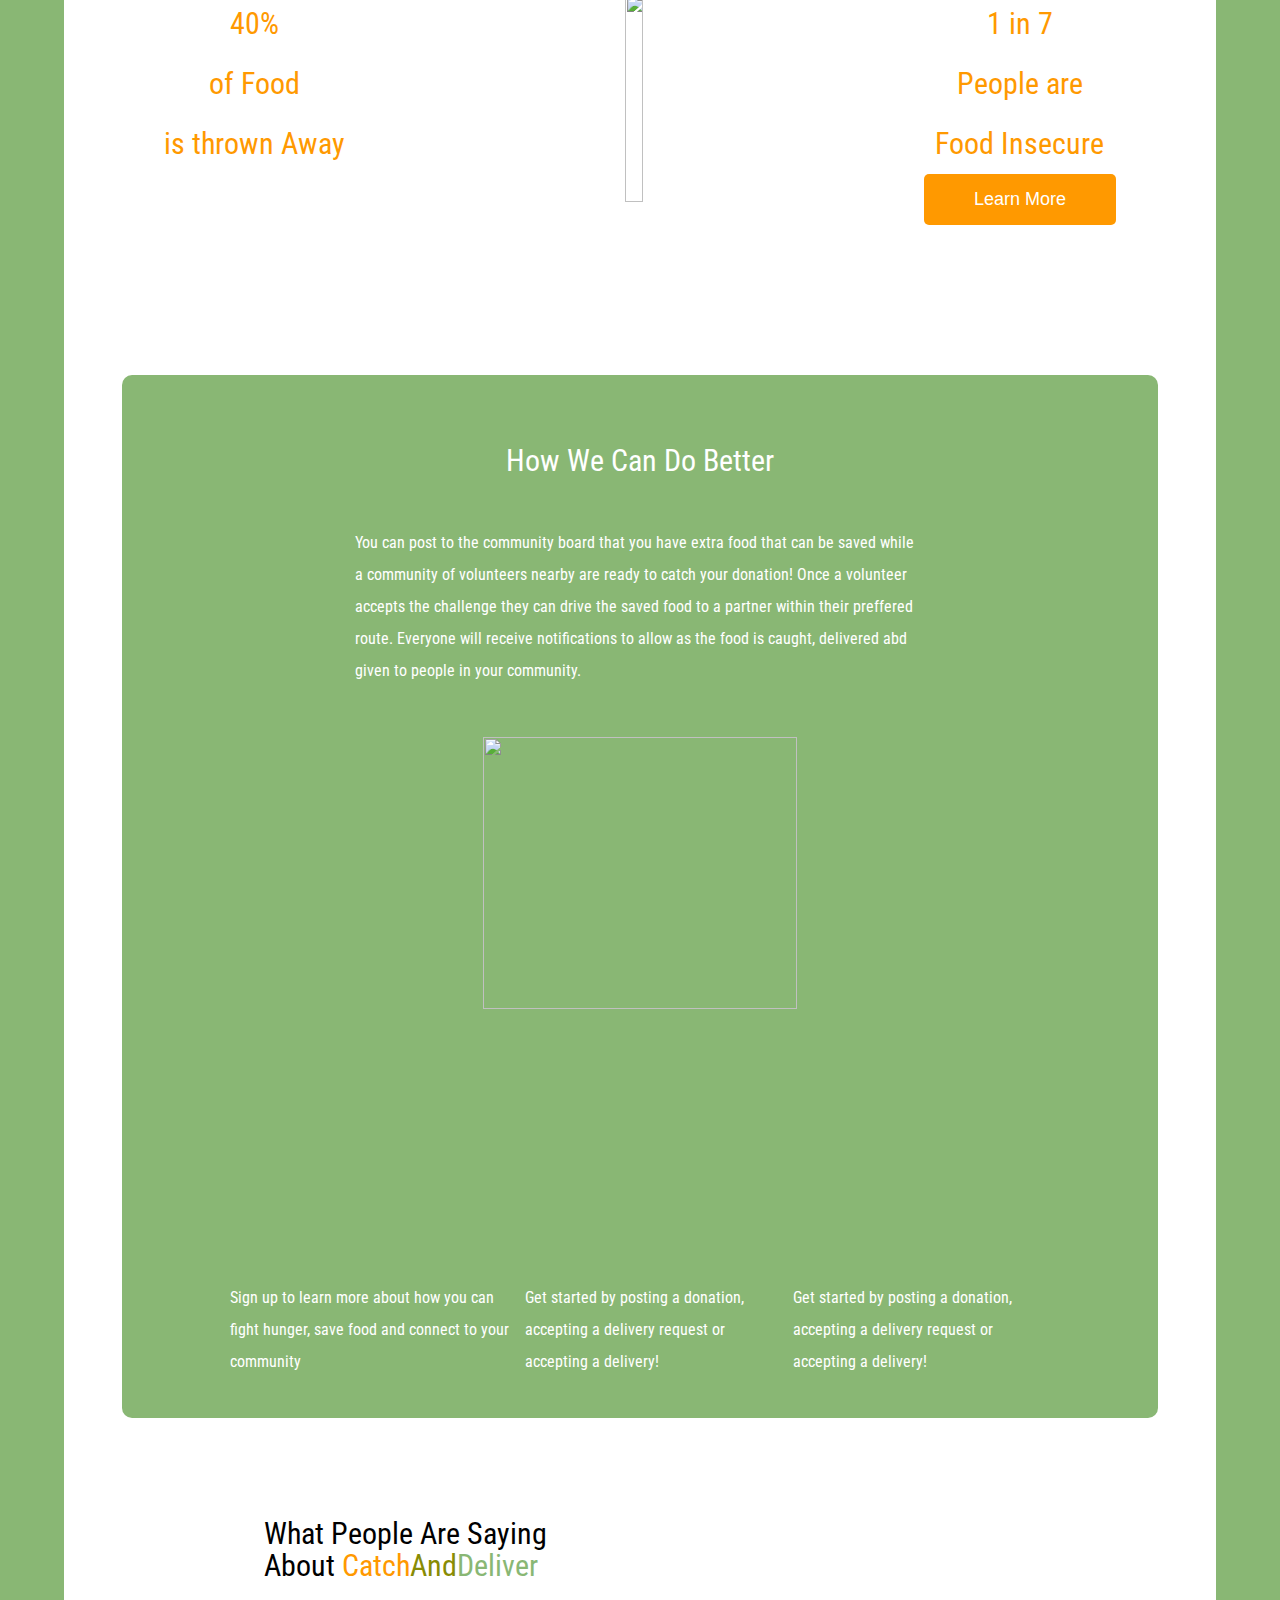
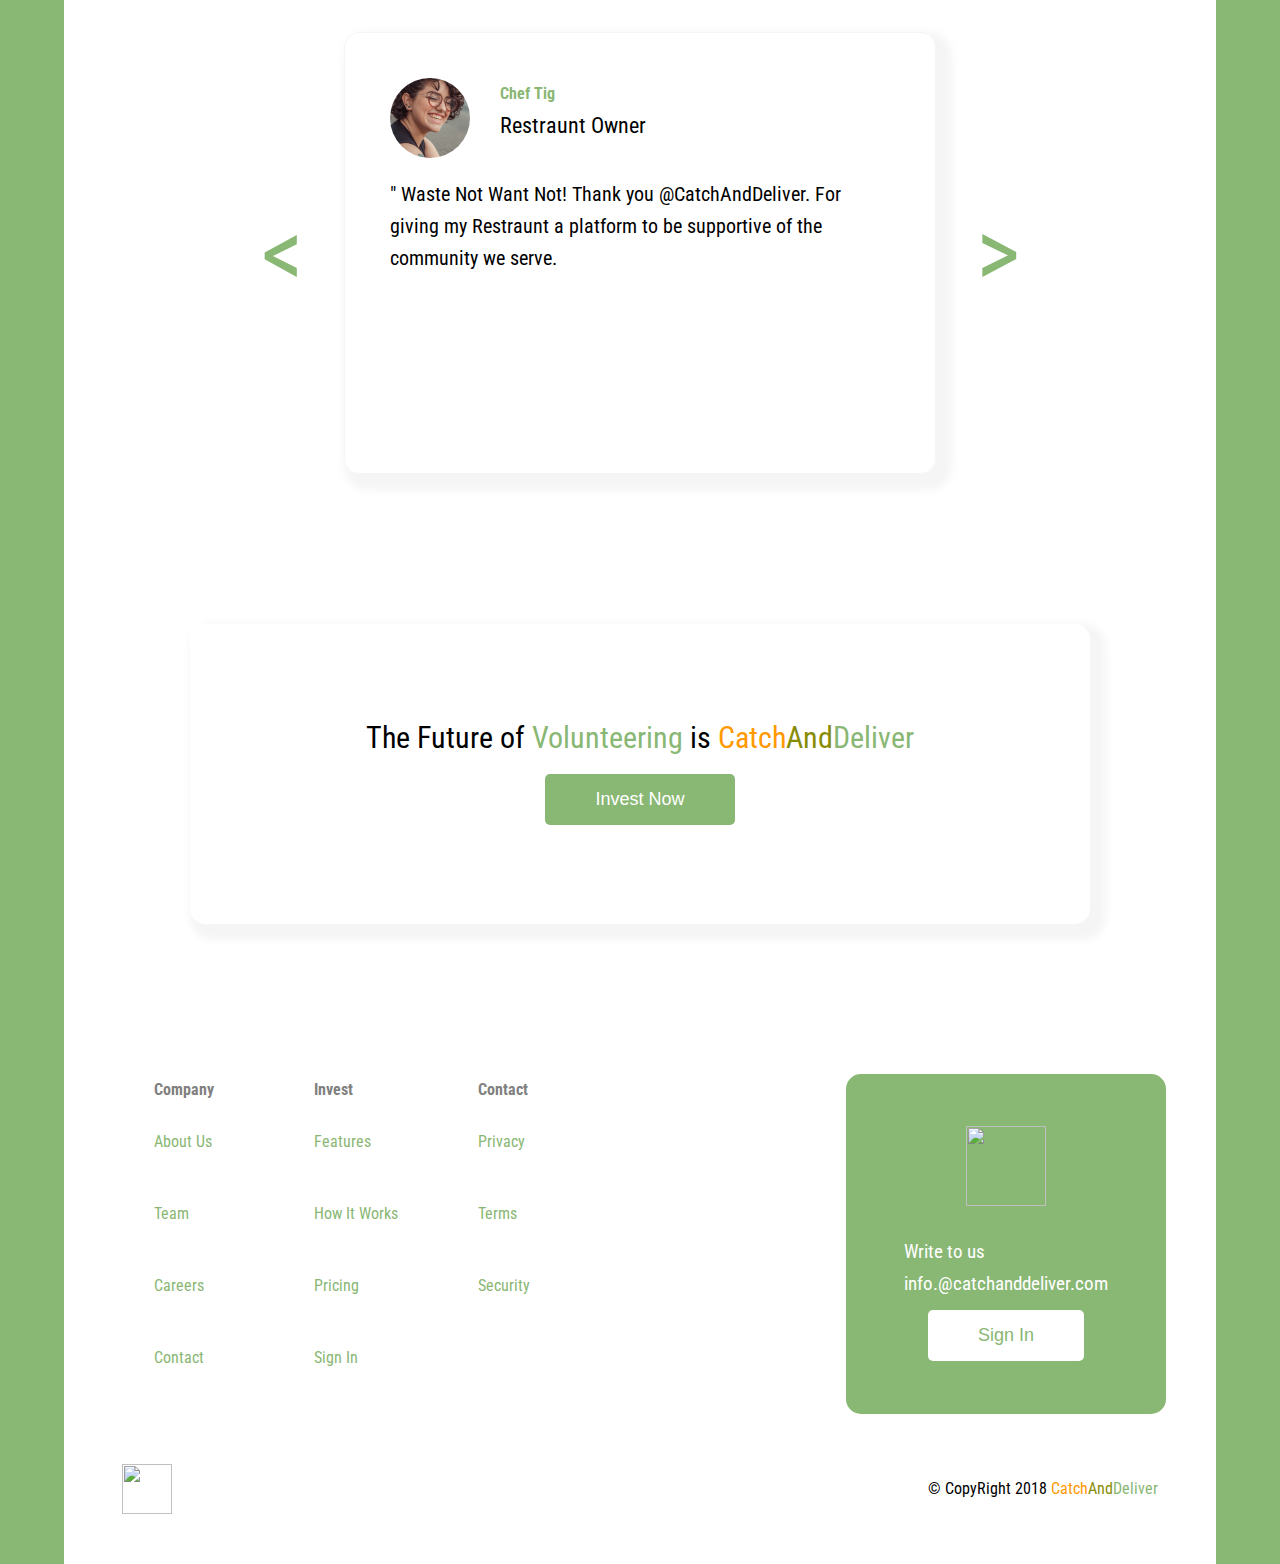
==== commit ff29d870: "WIP" ====
--- a/index.html
+++ b/index.html
@@ -33,8 +33,9 @@
 
 
             <nav class="menu">
-              <a href="about/about.html">About Us</a>
-              <a href="">Login</a>
+              <a href="about/about.html">About</a>
+              <a href="#problem">The Problem</a>
+              <a href="#better">A Better Way</a>
             </nav>
           </header>
 
@@ -46,7 +47,7 @@
             </h1>
             <p class="sub-text">
               We are transforming the way people think about volunteering and
-              sharing in oour community
+              sharing in our community
             </p>
 
             <p class="join"><button>Join Us</button></p>
@@ -70,7 +71,9 @@
         <div class="mid-bottom">
           <div class="card-container">
             <div class="card">
-                   <span> <i class="fas fa-utensils"></i></span> 
+              <div class="card-img">
+                <img src="/assets/img/heated.png" alt=""> 
+              </div>
               <h3>Do You Have Extra Food?</h3>
               <p>
                 Don't let quality produce and unserved preped
@@ -78,7 +81,9 @@
               </p>
             </div>
             <div class="card mid-card">
-                    <span> <i class="fas fa-truck"></i></span> 
+                <div class="card-img">
+                    <img src="/assets/img/finger.png" alt=""> 
+                  </div>
               <h3>Can You CatchAndDeliver?</h3>
               <p>
                     Become a Volunteer and help serve your community
@@ -87,12 +92,13 @@
               </p>
             </div>
             <div class="card">
-                <span> <i class="fas fa-heart"></i></span> 
-              <h3>Social Impact<br />Investment</h3>
-              <p>
-                    Lorem ipsum, dolor sit amet consectetur adipisicing elit.
-                    Officiis alias nemo magni quisquam! Explicabo laudantium quod
-                    neque 
+                <div class="card-img">
+                    <img src="/assets/img/ag.png" alt=""> 
+                  </div>
+              <h3>Is your organization ready to accept food?</h3>
+              <p>
+                    Learn how you can connect local businesses and volunteers
+                    in your community.
               </p>
             </div>
           </div>
@@ -101,17 +107,10 @@
 
       <section class="mid-down">
         <div class="mid-down-top">
-          <h2>The Problem with Food</h2>
+          <h2 id="problem">The Problem with Food</h2>
           <p>
-              Food waste is a huge problem in America; 
-              according to a 2012 study by the Natural 
-              Resources Defense Council, Americans throw 
-              away nearly half their food, amounting to
-               $165 billion wasted annually. But it’s good
-                to know that at many restaurants, they’re 
-                making a real effort to make sure that 
-                nothing ends up in the trash unless it has 
-                to. 
+              People are less productive if they are unsure of their next meal. This is food
+              insecurity. Healthy food must be ditrubuted quickly while it is fresh.. Solving
           </p>
         </div>
 
@@ -126,7 +125,8 @@
           <div class="stats stats3">
             <p>
               1 in 7<br />
-              People are Food Insecure
+              People are <br> 
+              Food Insecure
             </p>
             <button>Learn More</button>
           </div>
@@ -135,24 +135,34 @@
 
       <section class="better">
         <div class="better-top">
-          <h2>How We Can Do Better</h2>
+          <h2 id="better">How We Can Do Better</h2>
           <p>
-            Take your pick from the supply chain and articipate in aribusiness
-            projects that are backed up not only by Zou, but also by the best
-            land, family heritage, innovation, and overall superior expertise.
+            You can post to the community board that you have extra food that can be saved while a 
+            community of volunteers nearby are ready to catch your donation! Once a volunteer accepts
+            the challenge they can drive the saved food to a partner within their preffered route. 
+            Everyone will receive notifications to allow as the food is caught, delivered abd given to people
+            in your community.
           </p>
         </div>
 
         <div class="better-bottom">
-          <p class="bbp">
-            <span class="farmshare"
-              >Select your farmshare and complete reservation form</span
-            >
-          </p>
-          <p class="bbp">
-            Officiis alias nemo magni quisquam! Explicabo laudantium quod neque
-            temporibus quae eligendi praesentium quaerat, omnis laborum vero,
-          </p>
+          <div class="better-img">
+            <img src="/assets/img/DoBetter Icon.png" alt="">
+          </div>
+
+          <div class="steps">
+
+            <p class="bbp">
+     
+                Sign up to learn more about how you can fight hunger, save food and connect to your community
+            </p>
+            <p class="bbp">
+              Get started by posting a donation, accepting a delivery request or accepting a delivery!
+            </p>
+            <p class="bbp">
+                Get started by posting a donation, accepting a delivery request or accepting a delivery!
+              </p>
+          </div>
         </div>
       </section>
 
@@ -262,14 +272,15 @@
 
           <div class="contact">
               <div class="cont">
-                    <p>Write to us<br> info.@zoufarm.com</p>
+                <img src="/assets/img/logo.png" alt="">
+                    <p>Write to us<br> info.@catchanddeliver.com</p>
                     <button><i class="fas fa-user-alt"></i> Sign In</button>
               </div>
           </div>
         </div>
 
         <div class="copy">
-            <img src="assets/img/logo.png" alt="">
+            <img src="assets/img/logo.png" alt="" class="logo">
             <p>&copy CopyRight 2018 <span class="secondary-color">Catch</span><span class="tertiary-color">And</span><span class="primary-color">Deliver</span></p>
         </div>
       </footer>
--- a/css/index.css
+++ b/css/index.css
@@ -217,10 +217,10 @@
 }
 .top-section .top-left section .sub-text {
   color: #ADADAD;
-  margin: 15px 0 0 100px;
+  margin: 15px 0 0 50px;
   font-size: 1.2em;
   line-height: 1.5;
-  width: 70%;
+  width: 75%;
 }
 @media (max-width:800px) {
   .top-section .top-left section .sub-text {
@@ -250,7 +250,7 @@
 }
 .top-section .top-right {
   text-align: center;
-  width: 70%;
+  width: 55%;
 }
 @media (max-width:500px) {
   .top-section .top-right {
@@ -329,6 +329,8 @@
   }
   .top-left .dropdown .menu a {
     color: white;
+    transition: all 0.2s linear;
+    scroll-behavior: smooth;
   }
 }
 .top-left .dropdown .menu a {
@@ -405,6 +407,9 @@
   width: 250px;
   padding: 20px;
 }
+.mid-section .mid-bottom .card-container .card .card-img {
+  text-align: center;
+}
 @media (max-width: 1000px) {
   .mid-section .mid-bottom .card-container .card {
     max-width: 300px;
@@ -417,15 +422,15 @@
     margin-bottom: 50px;
   }
 }
-.mid-section .mid-bottom .card-container .card i {
-  font-size: 3em;
-}
 .mid-section .mid-bottom .card-container .card img {
   width: 100px;
 }
+.mid-section .mid-bottom .card-container .card #finger {
+  color: #89B774;
+}
 .mid-section .mid-bottom .card-container .card h3 {
   font-size: 21px;
-  margin: 30px;
+  margin: 30px 0;
 }
 .mid-section .mid-bottom .card-container .card p {
   font-size: 18px;
@@ -459,8 +464,14 @@
   padding: 0 100px;
 }
 @media (max-width: 1100px) {
-  .mid-down .stats-container {
-    justify-content: space-evenly;
+  .mid-down .stats-container .stat1 {
+    order: 3;
+  }
+  .mid-down .stats-container .stat2 {
+    order: 1;
+  }
+  .mid-down .stats-container .stat3 {
+    order: 2;
   }
 }
 @media (max-width:800px) {
@@ -509,63 +520,25 @@
 }
 .better {
   background: #89B774;
-  width: 75%;
   color: white;
   border-radius: 10px;
-  margin: 100px auto;
-  padding: 70px 100px;
-}
-@media (max-width: 1100px) {
-  .better {
-    width: 50%;
-  }
-}
-@media (max-width:800px) {
-  .better {
-    width: 80%;
-    padding: 20px;
-  }
-}
-@media (max-width:500px) {
-  .better {
-    padding: 0;
-    width: 85%;
-    padding: 20px;
-  }
-}
-.better .better-top {
-  width: 700px;
+  width: 90%;
   margin: 0 auto;
-  text-align: center;
-}
-@media (max-width: 1100px) {
-  .better .better-top {
-    width: auto;
-  }
+  padding-bottom: 40px;
+  margin-bottom: 100px;
 }
 .better .better-top h2 {
   text-align: center;
-  font-size: 30px;
+  padding-top: 70px;
 }
 .better .better-top p {
-  font-size: 20px;
-  margin: 150px 0;
-}
-@media (max-width: 800px) {
+  width: 55%;
+  margin: 0 auto;
+  margin-top: 50px;
+}
+@media (max-width:500px) {
   .better .better-top p {
-    margin: 50px 0;
-  }
-}
-.better .better-bottom {
-  display: flex;
-  justify-content: center;
-  width: 700px;
-  margin: 0px auto;
-  align-items: baseline;
-}
-@media (max-width: 1100px) {
-  .better .better-bottom {
-    width: auto;
+    width: 90%;
   }
 }
 @media (max-width:500px) {
@@ -573,25 +546,36 @@
     flex-direction: column;
   }
 }
+.better .better-bottom .better-img {
+  text-align: center;
+  margin: 50px 0;
+}
+.better .better-bottom .better-img img {
+  width: 55%;
+}
+@media (max-width:500px) {
+  .better .better-bottom .better-img img {
+    width: 90%;
+  }
+}
+.better .better-bottom .steps {
+  display: flex;
+  justify-content: space-around;
+  width: 80%;
+  margin: 0 auto;
+}
+@media (max-width:500px) {
+  .better .better-bottom .steps {
+    flex-direction: column;
+  }
+}
 .better .better-bottom .bbp {
-  font-size: 20px;
-  width: 50%;
-}
-@media (max-width:800px) {
+  margin: 0 5px;
+}
+@media (max-width:500px) {
   .better .better-bottom .bbp {
-    width: auto;
-    padding: 20px;
-  }
-}
-@media (max-width:500px) {
-  .better .better-bottom .bbp {
-    width: auto;
-    margin-bottom: 50px;
-  }
-}
-.better .better-bottom .bbp .farmshare {
-  font-weight: bold;
-  font-size: 25px;
+    margin-bottom: 25px;
+  }
 }
 .feedback-container {
   margin-bottom: 150px;
@@ -612,7 +596,7 @@
   display: flex;
   padding: 0 50px;
   justify-content: center;
-  align-items: stretch;
+  align-items: center;
 }
 @media (max-width:800px) {
   .feedback-container .feed-holder {
@@ -626,22 +610,28 @@
     padding: 0;
   }
 }
+@media (max-width:500px) {
+  .feedback-container .feed-holder .left-arrow {
+    display: none;
+  }
+}
 .feedback-container .feed-holder .arrows {
   font-size: 6rem;
   cursor: copy;
   color: #89B774;
-  margin: 50px 0px;
+  margin: 50px 20px;
 }
 .feedback-container .feed-holder .arrows:hover {
   color: #ff9900;
 }
 .feedback-container .feed-holder .feed-card {
-  width: 250px;
+  width: 500px;
   margin: 0 20px;
   padding: 45px;
   border-radius: 15px;
   border: 1px solid #f5f5f5;
   box-shadow: 8px 8px 8px 8px #f5f5f5;
+  min-height: 350px;
 }
 @media (max-width: 1100px) {
   .feedback-container .feed-holder .feed-card {
@@ -655,8 +645,8 @@
 }
 @media (max-width:500px) {
   .feedback-container .feed-holder .feed-card {
-    width: auto;
     box-shadow: 4px 4px 4px 4px #f5f5f5;
+    max-width: 60%;
   }
 }
 .feedback-container .feed-holder .feed-card .feed-top {
@@ -724,10 +714,11 @@
 footer .nav-container {
   width: inherit;
   display: flex;
-  justify-content: space-around;
-  width: 80%;
+  justify-content: space-between;
+  padding: "20px";
   margin: 0 auto;
   margin-bottom: 50px;
+  margin-left: 50px;
 }
 @media (max-width: 1100px) {
   footer .nav-container {
@@ -768,10 +759,11 @@
   color: #89B774;
 }
 footer .nav-container .contact {
-  width: auto;
+  width: 280px;
   padding: 20px;
   background: #89B774;
   border-radius: 15px;
+  margin-right: 50px;
 }
 @media (max-width:500px) {
   footer .nav-container .contact {
@@ -784,6 +776,10 @@
   justify-content: center;
   align-items: center;
   height: 300px;
+}
+footer .nav-container .contact .cont img {
+  width: 80px;
+  margin-bottom: 30px;
 }
 footer .nav-container .contact .cont p {
   color: white;
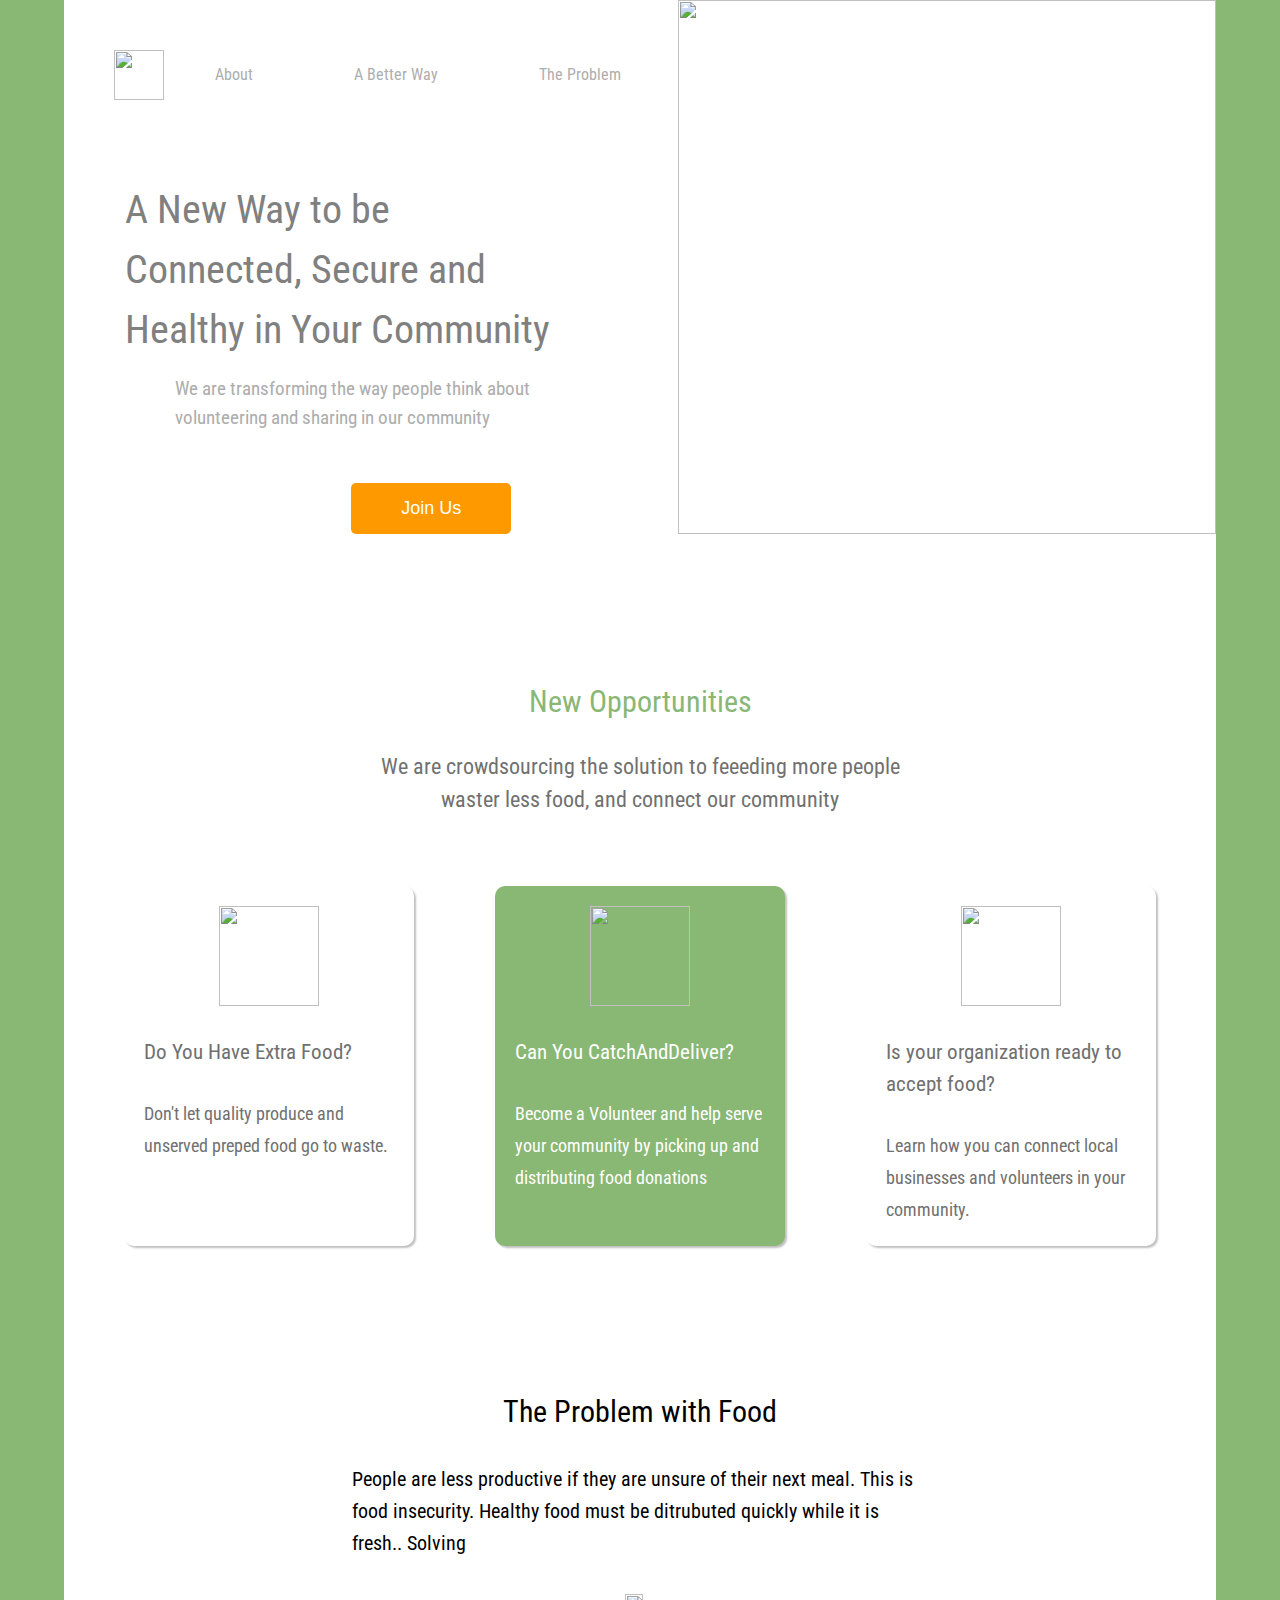
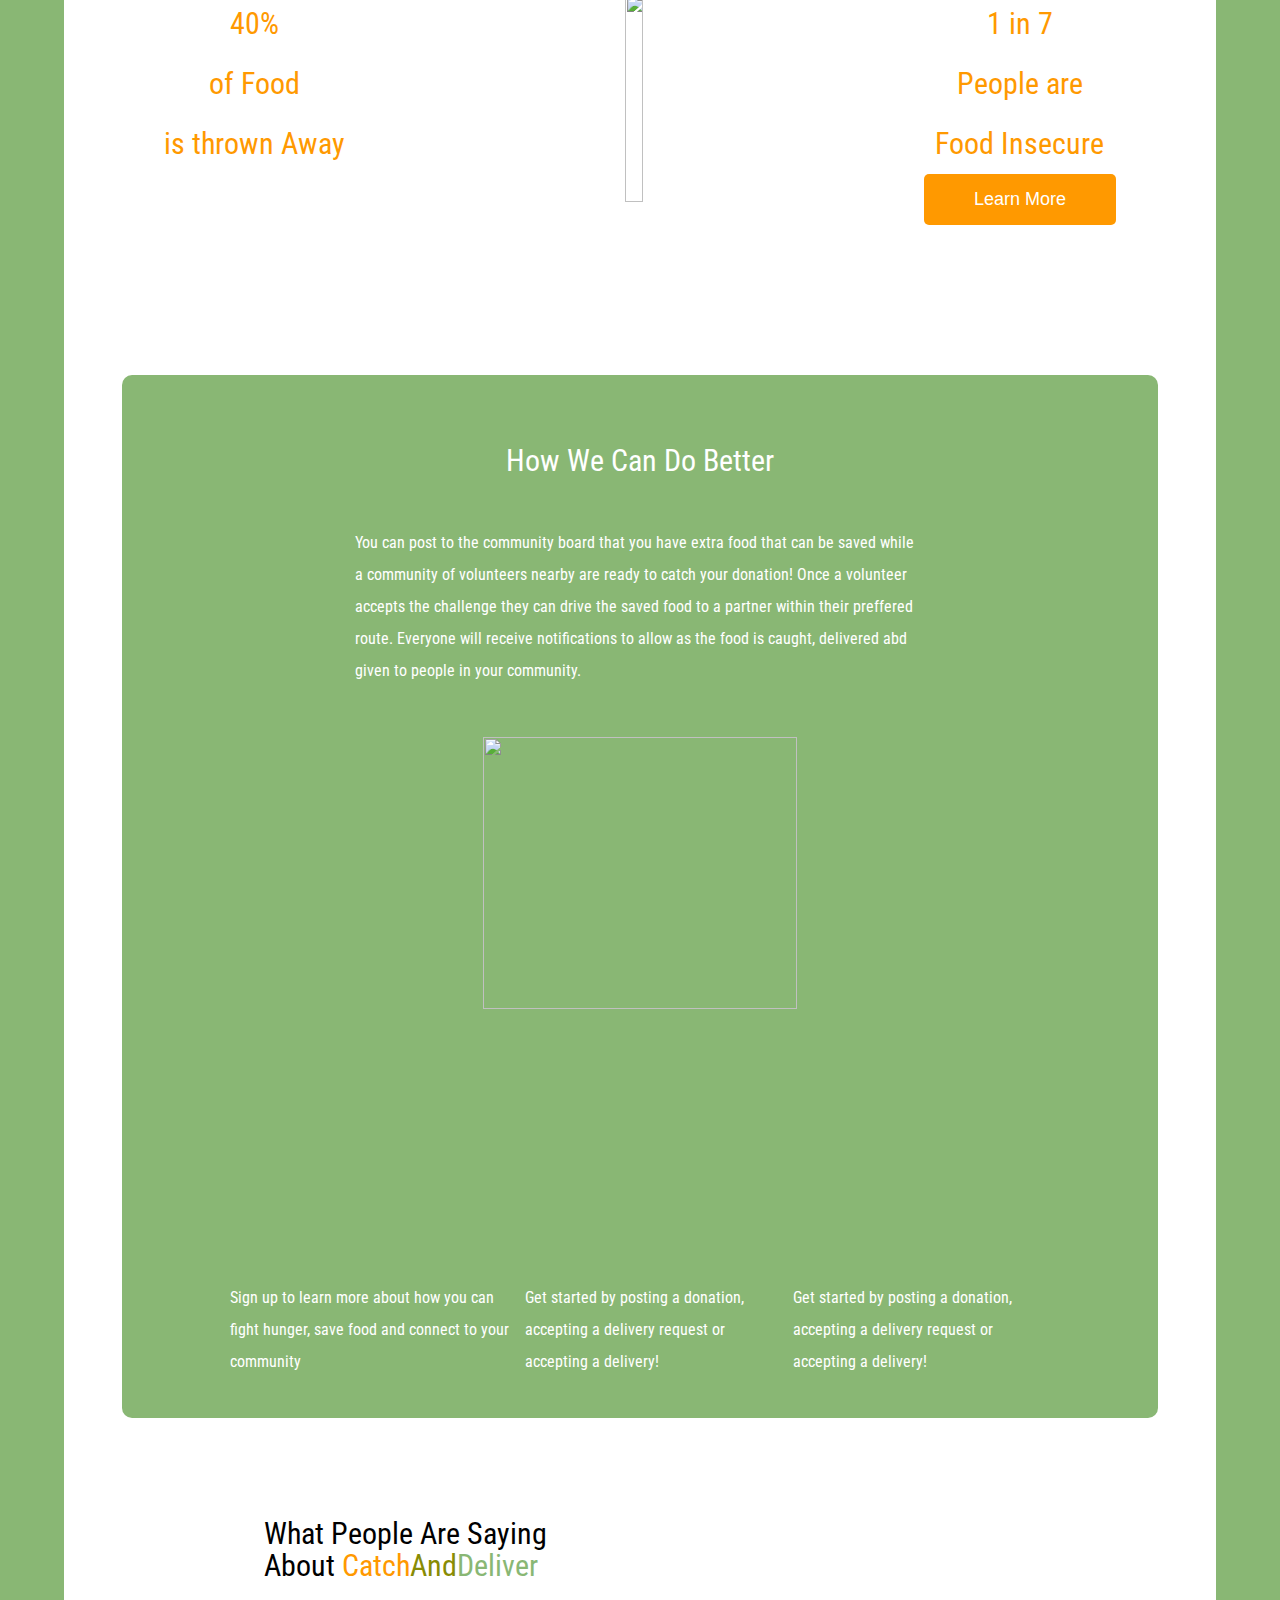
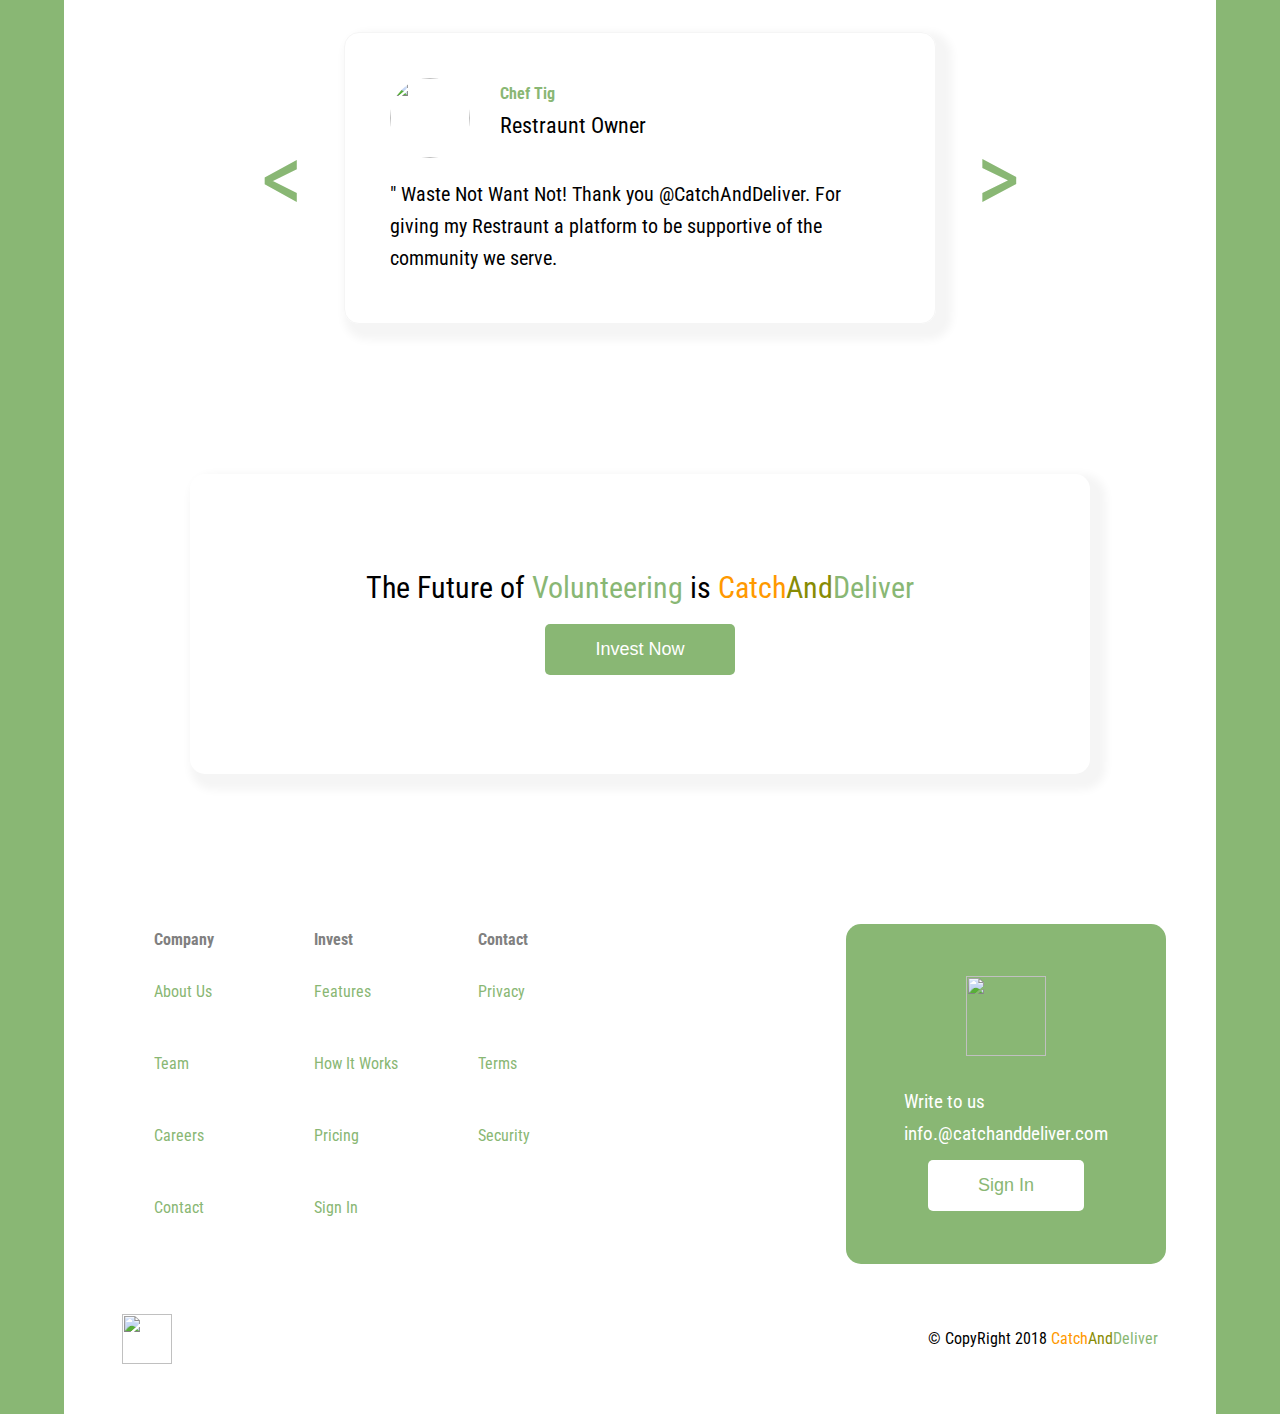
==== commit 3217acd8: "WIP added transition to Opportunity Cards" ====
--- a/index.html
+++ b/index.html
@@ -29,13 +29,11 @@
               <div class="ham"></div>
             </div>
 
-            <img class="logo" src="assets/img/logo.png" alt="" />
+            <img class="logo" src="assets/img//icon/logo.png" alt="" />
 
 
             <nav class="menu">
-              <a href="about/about.html">About</a>
-              <a href="#problem">The Problem</a>
-              <a href="#better">A Better Way</a>
+              
             </nav>
           </header>
 
@@ -55,7 +53,7 @@
         </div>
 
         <div class="top-right">
-          <img src="assets/img/HomePageHeroPhoto.jpg" alt="" />
+          <img src="assets/img//people/HomePageHeroPhoto.jpg" alt="" />
         </div>
       </section>
 
@@ -72,7 +70,7 @@
           <div class="card-container">
             <div class="card">
               <div class="card-img">
-                <img src="/assets/img/heated.png" alt=""> 
+                <img src="/assets/img/icon/heated.png" alt=""> 
               </div>
               <h3>Do You Have Extra Food?</h3>
               <p>
@@ -82,7 +80,7 @@
             </div>
             <div class="card mid-card">
                 <div class="card-img">
-                    <img src="/assets/img/finger.png" alt=""> 
+                    <img src="/assets/img/icon/finger.png" alt=""> 
                   </div>
               <h3>Can You CatchAndDeliver?</h3>
               <p>
@@ -93,7 +91,7 @@
             </div>
             <div class="card">
                 <div class="card-img">
-                    <img src="/assets/img/ag.png" alt=""> 
+                    <img src="/assets/img/icon/ag.png" alt=""> 
                   </div>
               <h3>Is your organization ready to accept food?</h3>
               <p>
@@ -120,7 +118,7 @@
             is thrown Away
           </p>
           <div class="stats stats2">
-                <img src="assets/img/HomePageTheProblemSectionSadBoy.jpg" alt="" />
+                <img src="assets/img/people/HomePageTheProblemSectionSadBoy.jpg" alt="" />
           </div>
           <div class="stats stats3">
             <p>
@@ -147,7 +145,7 @@
 
         <div class="better-bottom">
           <div class="better-img">
-            <img src="/assets/img/DoBetter Icon.png" alt="">
+            <img src="/assets/img/icon/DoBetter Icon.png" alt="">
           </div>
 
           <div class="steps">
@@ -175,7 +173,7 @@
 
           <div class="feed-card" data-pos='1'>
             <div class="feed-top">
-              <img src="assets/img/face.jpg" alt="" />
+              <img src="assets/img/people/face.jpg" alt="" />
               <div class="credentials">
                 <h4>Chef Tig</h4>
                 <p>Restraunt Owner</p>
@@ -193,7 +191,7 @@
 
           <div class="feed-card" data-pos='2'>
             <div class="feed-top">
-              <img src="assets/img/face2.jpg" alt="" />
+              <img src="assets/img/people/face2.jpg" alt="" />
               <div class="credentials">
                 <h4>M. Olson</h4>
                 <p>Non Profit Coordinator</p>
@@ -209,7 +207,7 @@
 
           <div class="feed-card" data-pos='3'>
               <div class="feed-top">
-                <img src="assets/img/face3.jpg" alt="" />
+                <img src="assets/img/people/face3.jpg" alt="" />
                 <div class="credentials">
                   <h4>M. Olson</h4>
                   <p>Non Profit Coordinator</p>
@@ -272,7 +270,7 @@
 
           <div class="contact">
               <div class="cont">
-                <img src="/assets/img/logo.png" alt="">
+                <img src="/assets/img/icon/logo.png" alt="">
                     <p>Write to us<br> info.@catchanddeliver.com</p>
                     <button><i class="fas fa-user-alt"></i> Sign In</button>
               </div>
@@ -280,14 +278,19 @@
         </div>
 
         <div class="copy">
-            <img src="assets/img/logo.png" alt="" class="logo">
+            <img src="assets/img/icon/logo.png" alt="" class="logo">
             <p>&copy CopyRight 2018 <span class="secondary-color">Catch</span><span class="tertiary-color">And</span><span class="primary-color">Deliver</span></p>
         </div>
       </footer>
     </div>
 
+    <div class="shadow">
+      
+    </div>
+
   </body>
 
   <script src="components/Dropdown/dropdown.js"> </script>
-  <script src="components/scroller.js"> </script>
+  <script src="components/Carousel/carousel.js"> </script>
+  <script src="components/Navigation/navigation.js"> </script>
 </html>
--- a/css/index.css
+++ b/css/index.css
@@ -185,6 +185,17 @@
   padding-bottom: 50px;
   font-family: 'Roboto Condensed', sans-serif;
 }
+.container .shadow {
+  width: 100%;
+  height: 100%;
+  background: black;
+  position: absolute;
+  top: 0;
+  opacity: 0.5;
+}
+.container .shadow .shadowAppear {
+  display: none;
+}
 .top-section {
   width: 100%;
   display: flex;
@@ -298,6 +309,7 @@
 }
 .top-left .dropdown .hamburger {
   display: none;
+  z-index: 5;
 }
 @media (max-width:500px) {
   .top-left .dropdown .hamburger {
@@ -314,7 +326,7 @@
   display: flex;
   justify-content: space-around;
   width: 90%;
-  z-index: 50;
+  z-index: 5;
 }
 @media (max-width:500px) {
   .top-left .dropdown .menu {
@@ -323,14 +335,8 @@
     left: 0;
     width: 100%;
     flex-direction: column;
-    margin-top: 68px;
-    background: #ff9900;
-    color: white;
-  }
-  .top-left .dropdown .menu a {
-    color: white;
-    transition: all 0.2s linear;
-    scroll-behavior: smooth;
+    margin-top: 100px;
+    background: #89B774;
   }
 }
 .top-left .dropdown .menu a {
@@ -407,6 +413,10 @@
   width: 250px;
   padding: 20px;
 }
+.mid-section .mid-bottom .card-container .card:hover {
+  transform: scale(1.1);
+  transition: 1.5s ease;
+}
 .mid-section .mid-bottom .card-container .card .card-img {
   text-align: center;
 }
@@ -478,7 +488,7 @@
   .mid-down .stats-container {
     padding: 0;
     flex-wrap: wrap;
-    justify-content: center;
+    justify-content: space-around;
   }
   .mid-down .stats-container .stat1 {
     order: 3;
@@ -631,7 +641,7 @@
   border-radius: 15px;
   border: 1px solid #f5f5f5;
   box-shadow: 8px 8px 8px 8px #f5f5f5;
-  min-height: 350px;
+  min-height: 200px;
 }
 @media (max-width: 1100px) {
   .feedback-container .feed-holder .feed-card {
@@ -647,6 +657,7 @@
   .feedback-container .feed-holder .feed-card {
     box-shadow: 4px 4px 4px 4px #f5f5f5;
     max-width: 60%;
+    min-height: 350px;
   }
 }
 .feedback-container .feed-holder .feed-card .feed-top {
